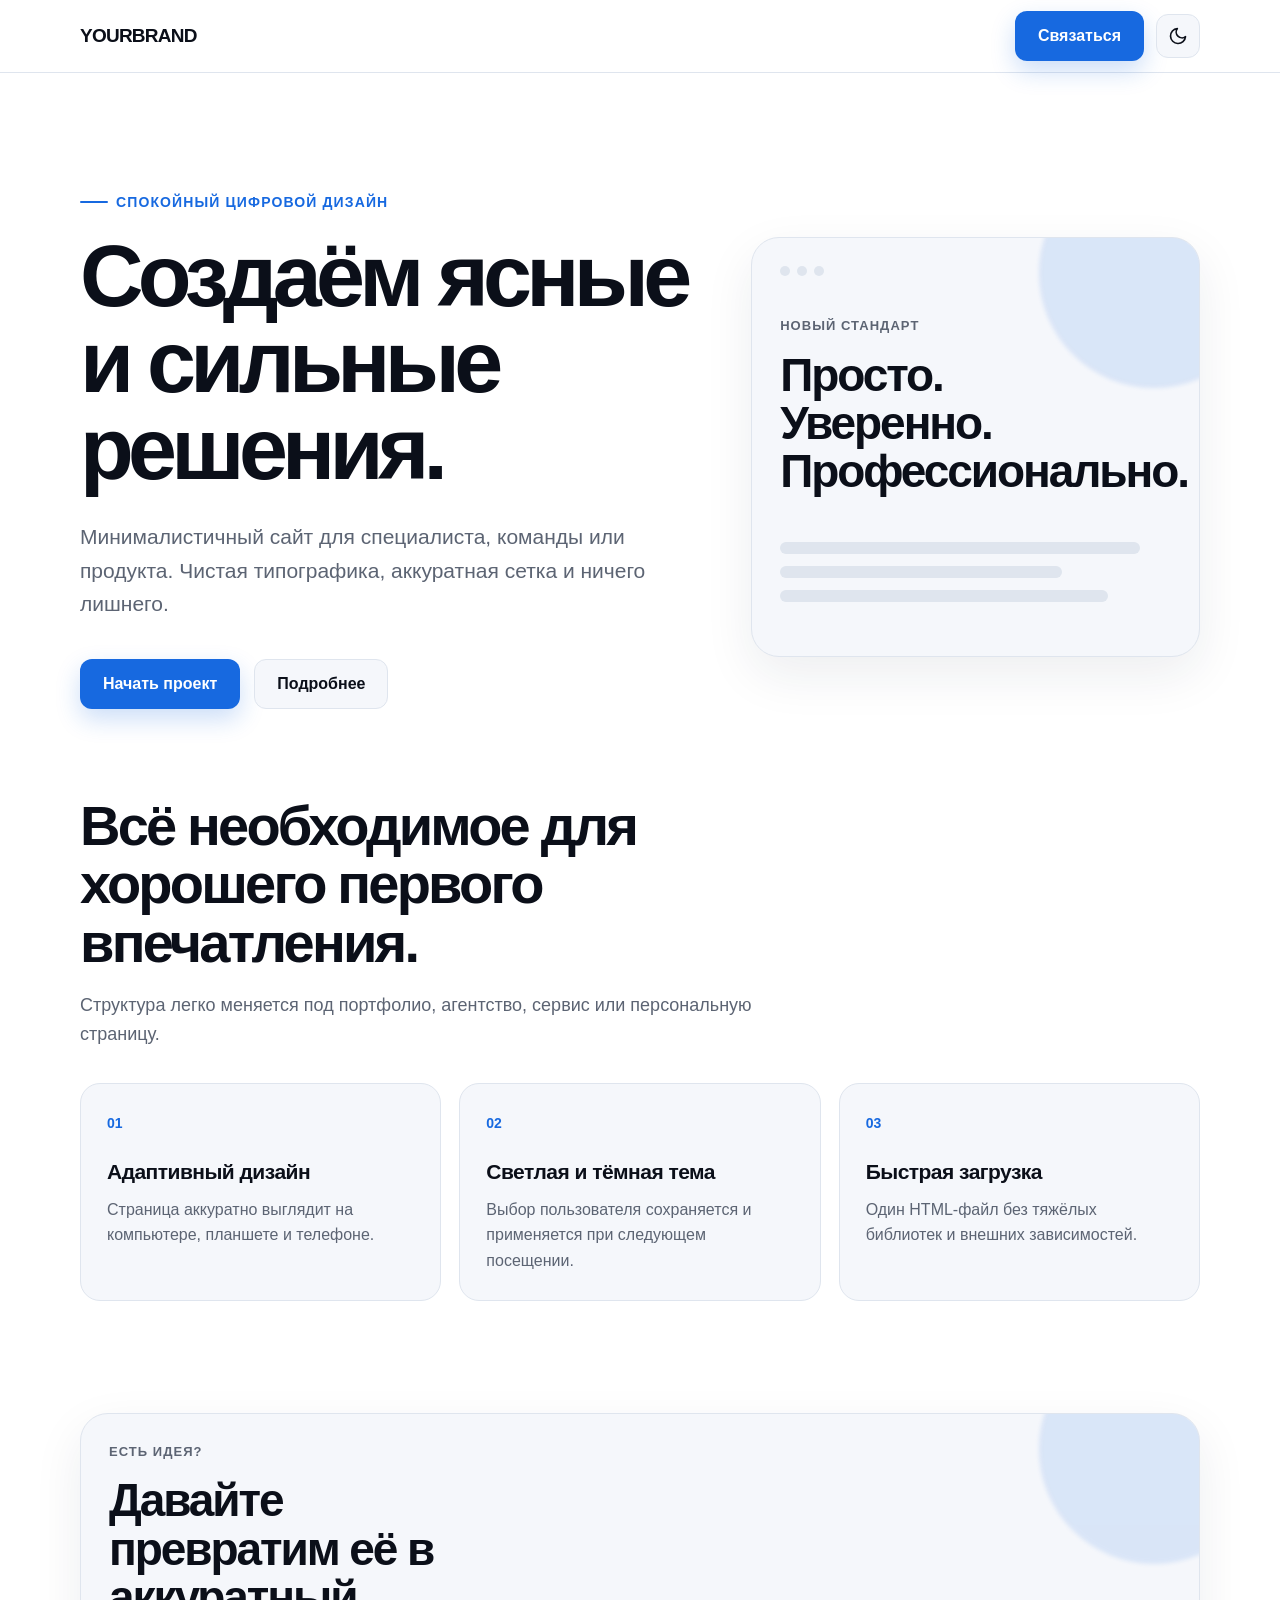
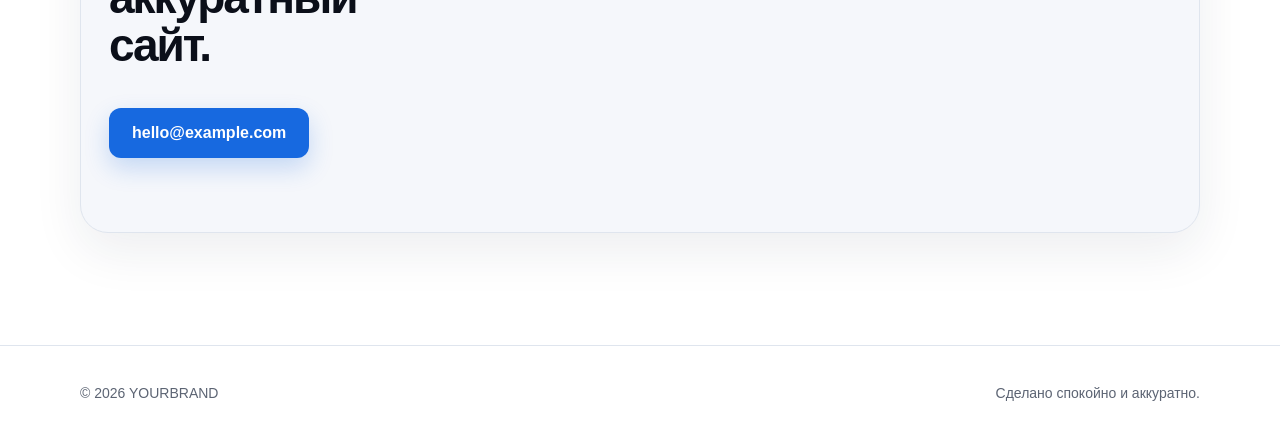
==== index.html @ 53b612ed "Create index.html" ====
<!DOCTYPE html>
<html lang="ru">
<head>
  <meta charset="UTF-8" />
  <meta name="viewport" content="width=device-width, initial-scale=1.0" />
  <meta
    name="description"
    content="Современный профессиональный сайт с поддержкой светлой и тёмной темы."
  />

  <title>Ваш бренд — современный сайт</title>

  <style>
    :root {
      color-scheme: light;
      --bg: #ffffff;
      --surface: #f5f7fb;
      --surface-hover: #edf2f8;
      --text: #0b0f19;
      --muted: #5c6473;
      --border: #dfe5ee;
      --primary: #1769e0;
      --primary-hover: #0f57bf;
      --primary-text: #ffffff;
      --shadow: 0 18px 50px rgba(20, 35, 60, 0.08);
      --header-bg: rgba(255, 255, 255, 0.82);
    }

    [data-theme="dark"] {
      color-scheme: dark;
      --bg: #0b0e14;
      --surface: #121722;
      --surface-hover: #18202e;
      --text: #f4f7fb;
      --muted: #a4adbb;
      --border: #273142;
      --primary: #3b82f6;
      --primary-hover: #60a5fa;
      --primary-text: #ffffff;
      --shadow: 0 18px 50px rgba(0, 0, 0, 0.32);
      --header-bg: rgba(11, 14, 20, 0.82);
    }

    * {
      box-sizing: border-box;
    }

    html {
      scroll-behavior: smooth;
    }

    body {
      margin: 0;
      min-height: 100vh;
      background: var(--bg);
      color: var(--text);
      font-family:
        Inter,
        Roboto,
        -apple-system,
        BlinkMacSystemFont,
        "SF Pro Display",
        "Segoe UI",
        sans-serif;
      line-height: 1.6;
      transition:
        background-color 0.25s ease,
        color 0.25s ease;
    }

    button,
    a {
      font: inherit;
    }

    a {
      color: inherit;
      text-decoration: none;
    }

    .container {
      width: min(1120px, calc(100% - 40px));
      margin: 0 auto;
    }

    .site-header {
      position: sticky;
      top: 0;
      z-index: 10;
      border-bottom: 1px solid var(--border);
      background: var(--header-bg);
      backdrop-filter: blur(16px);
    }

    .nav {
      min-height: 72px;
      display: flex;
      align-items: center;
      justify-content: space-between;
      gap: 24px;
    }

    .logo {
      font-size: 19px;
      font-weight: 800;
      letter-spacing: -0.04em;
    }

    .nav-actions {
      display: flex;
      align-items: center;
      gap: 12px;
    }

    .theme-toggle {
      width: 44px;
      height: 44px;
      display: inline-grid;
      place-items: center;
      border: 1px solid var(--border);
      border-radius: 12px;
      background: var(--surface);
      color: var(--text);
      cursor: pointer;
      transition:
        transform 0.2s ease,
        background-color 0.2s ease,
        border-color 0.2s ease;
    }

    .theme-toggle:hover {
      background: var(--surface-hover);
      transform: translateY(-1px);
    }

    .theme-toggle:focus-visible,
    .button:focus-visible {
      outline: 3px solid rgba(23, 105, 224, 0.28);
      outline-offset: 3px;
    }

    .theme-icon {
      width: 20px;
      height: 20px;
    }

    .hero {
      padding: 112px 0 88px;
    }

    .hero-grid {
      display: grid;
      grid-template-columns: minmax(0, 1.15fr) minmax(300px, 0.85fr);
      align-items: center;
      gap: 64px;
    }

    .eyebrow {
      display: inline-flex;
      align-items: center;
      gap: 8px;
      margin-bottom: 20px;
      color: var(--primary);
      font-size: 14px;
      font-weight: 750;
      letter-spacing: 0.08em;
      text-transform: uppercase;
    }

    .eyebrow::before {
      content: "";
      width: 28px;
      height: 2px;
      border-radius: 99px;
      background: var(--primary);
    }

    h1 {
      max-width: 820px;
      margin: 0;
      font-size: clamp(48px, 7vw, 88px);
      line-height: 0.98;
      letter-spacing: -0.065em;
      font-weight: 850;
    }

    .hero-text {
      max-width: 680px;
      margin: 28px 0 0;
      color: var(--muted);
      font-size: clamp(18px, 2vw, 21px);
    }

    .hero-actions {
      display: flex;
      flex-wrap: wrap;
      gap: 14px;
      margin-top: 38px;
    }

    .button {
      min-height: 50px;
      display: inline-flex;
      align-items: center;
      justify-content: center;
      padding: 0 22px;
      border: 1px solid transparent;
      border-radius: 12px;
      font-weight: 750;
      cursor: pointer;
      transition:
        transform 0.2s ease,
        background-color 0.2s ease,
        border-color 0.2s ease;
    }

    .button:hover {
      transform: translateY(-2px);
    }

    .button-primary {
      background: var(--primary);
      color: var(--primary-text);
      box-shadow: 0 10px 24px rgba(23, 105, 224, 0.22);
    }

    .button-primary:hover {
      background: var(--primary-hover);
    }

    .button-secondary {
      border-color: var(--border);
      background: var(--surface);
      color: var(--text);
    }

    .button-secondary:hover {
      background: var(--surface-hover);
    }

    .preview-card {
      position: relative;
      min-height: 420px;
      overflow: hidden;
      padding: 28px;
      border: 1px solid var(--border);
      border-radius: 28px;
      background: var(--surface);
      box-shadow: var(--shadow);
    }

    .preview-card::before {
      content: "";
      position: absolute;
      width: 230px;
      height: 230px;
      top: -80px;
      right: -70px;
      border-radius: 50%;
      background: var(--primary);
      opacity: 0.12;
      filter: blur(2px);
    }

    .window-bar {
      display: flex;
      gap: 7px;
      margin-bottom: 40px;
    }

    .window-dot {
      width: 10px;
      height: 10px;
      border-radius: 50%;
      background: var(--border);
    }

    .preview-label {
      color: var(--muted);
      font-size: 13px;
      font-weight: 700;
      letter-spacing: 0.08em;
      text-transform: uppercase;
    }

    .preview-title {
      max-width: 330px;
      margin: 14px 0 0;
      font-size: clamp(30px, 4vw, 46px);
      line-height: 1.05;
      letter-spacing: -0.045em;
    }

    .preview-lines {
      display: grid;
      gap: 12px;
      margin-top: 46px;
    }

    .line {
      height: 12px;
      border-radius: 99px;
      background: var(--border);
    }

    .line:nth-child(1) {
      width: 92%;
    }

    .line:nth-child(2) {
      width: 72%;
    }

    .line:nth-child(3) {
      width: 84%;
    }

    .features {
      padding: 0 0 112px;
    }

    .section-heading {
      max-width: 700px;
      margin-bottom: 34px;
    }

    .section-heading h2 {
      margin: 0;
      font-size: clamp(34px, 5vw, 56px);
      line-height: 1.05;
      letter-spacing: -0.05em;
    }

    .section-heading p {
      margin: 18px 0 0;
      color: var(--muted);
      font-size: 18px;
    }

    .feature-grid {
      display: grid;
      grid-template-columns: repeat(3, minmax(0, 1fr));
      gap: 18px;
    }

    .feature-card {
      padding: 26px;
      border: 1px solid var(--border);
      border-radius: 20px;
      background: var(--surface);
      transition:
        transform 0.2s ease,
        border-color 0.2s ease,
        background-color 0.2s ease;
    }

    .feature-card:hover {
      transform: translateY(-4px);
      border-color: var(--primary);
      background: var(--surface-hover);
    }

    .feature-number {
      color: var(--primary);
      font-size: 14px;
      font-weight: 800;
    }

    .feature-card h3 {
      margin: 20px 0 8px;
      font-size: 21px;
      letter-spacing: -0.025em;
    }

    .feature-card p {
      margin: 0;
      color: var(--muted);
    }

    .site-footer {
      border-top: 1px solid var(--border);
    }

    .footer-content {
      min-height: 96px;
      display: flex;
      align-items: center;
      justify-content: space-between;
      gap: 24px;
      color: var(--muted);
      font-size: 14px;
    }

    @media (max-width: 820px) {
      .hero {
        padding-top: 80px;
      }

      .hero-grid {
        grid-template-columns: 1fr;
        gap: 46px;
      }

      .preview-card {
        min-height: 340px;
      }

      .feature-grid {
        grid-template-columns: 1fr;
      }
    }

    @media (max-width: 560px) {
      .container {
        width: min(100% - 28px, 1120px);
      }

      .nav {
        min-height: 64px;
      }

      .hero {
        padding: 64px 0 72px;
      }

      h1 {
        font-size: clamp(44px, 15vw, 66px);
      }

      .hero-actions {
        flex-direction: column;
      }

      .button {
        width: 100%;
      }

      .footer-content {
        min-height: 110px;
        flex-direction: column;
        align-items: flex-start;
        justify-content: center;
        gap: 4px;
      }
    }

    @media (prefers-reduced-motion: reduce) {
      *,
      *::before,
      *::after {
        scroll-behavior: auto !important;
        transition: none !important;
      }
    }
  </style>

  <script>
    (() => {
      const savedTheme = localStorage.getItem("theme");
      const systemPrefersDark = window.matchMedia(
        "(prefers-color-scheme: dark)"
      ).matches;

      const initialTheme =
        savedTheme === "dark" || savedTheme === "light"
          ? savedTheme
          : systemPrefersDark
            ? "dark"
            : "light";

      document.documentElement.dataset.theme = initialTheme;
    })();
  </script>
</head>

<body>
  <header class="site-header">
    <div class="container nav">
      <a class="logo" href="#" aria-label="На главную">YOURBRAND</a>

      <div class="nav-actions">
        <a class="button button-primary" href="#contact">Связаться</a>

        <button
          class="theme-toggle"
          id="themeToggle"
          type="button"
          aria-label="Включить тёмную тему"
          title="Сменить тему"
        >
          <svg
            class="theme-icon"
            id="themeIcon"
            viewBox="0 0 24 24"
            fill="none"
            stroke="currentColor"
            stroke-width="2"
            stroke-linecap="round"
            stroke-linejoin="round"
            aria-hidden="true"
          ></svg>
        </button>
      </div>
    </div>
  </header>

  <main>
    <section class="hero">
      <div class="container hero-grid">
        <div>
          <div class="eyebrow">Спокойный цифровой дизайн</div>

          <h1>Создаём ясные и сильные решения.</h1>

          <p class="hero-text">
            Минималистичный сайт для специалиста, команды или продукта.
            Чистая типографика, аккуратная сетка и ничего лишнего.
          </p>

          <div class="hero-actions">
            <a class="button button-primary" href="#contact">
              Начать проект
            </a>
            <a class="button button-secondary" href="#services">
              Подробнее
            </a>
          </div>
        </div>

        <aside class="preview-card" aria-label="Пример интерфейса">
          <div class="window-bar" aria-hidden="true">
            <span class="window-dot"></span>
            <span class="window-dot"></span>
            <span class="window-dot"></span>
          </div>

          <div class="preview-label">Новый стандарт</div>
          <h2 class="preview-title">Просто. Уверенно. Профессионально.</h2>

          <div class="preview-lines" aria-hidden="true">
            <div class="line"></div>
            <div class="line"></div>
            <div class="line"></div>
          </div>
        </aside>
      </div>
    </section>

    <section class="features" id="services">
      <div class="container">
        <div class="section-heading">
          <h2>Всё необходимое для хорошего первого впечатления.</h2>
          <p>
            Структура легко меняется под портфолио, агентство, сервис или
            персональную страницу.
          </p>
        </div>

        <div class="feature-grid">
          <article class="feature-card">
            <span class="feature-number">01</span>
            <h3>Адаптивный дизайн</h3>
            <p>
              Страница аккуратно выглядит на компьютере, планшете и телефоне.
            </p>
          </article>

          <article class="feature-card">
            <span class="feature-number">02</span>
            <h3>Светлая и тёмная тема</h3>
            <p>
              Выбор пользователя сохраняется и применяется при следующем
              посещении.
            </p>
          </article>

          <article class="feature-card">
            <span class="feature-number">03</span>
            <h3>Быстрая загрузка</h3>
            <p>
              Один HTML-файл без тяжёлых библиотек и внешних зависимостей.
            </p>
          </article>
        </div>
      </div>
    </section>

    <section class="features" id="contact">
      <div class="container">
        <div class="preview-card">
          <div class="preview-label">Есть идея?</div>
          <h2 class="preview-title">Давайте превратим её в аккуратный сайт.</h2>

          <div class="hero-actions">
            <a class="button button-primary" href="mailto:hello@example.com">
              hello@example.com
            </a>
          </div>
        </div>
      </div>
    </section>
  </main>

  <footer class="site-footer">
    <div class="container footer-content">
      <span>© <span id="year"></span> YOURBRAND</span>
      <span>Сделано спокойно и аккуратно.</span>
    </div>
  </footer>

  <script>
    const root = document.documentElement;
    const toggle = document.getElementById("themeToggle");
    const icon = document.getElementById("themeIcon");
    const year = document.getElementById("year");

    const icons = {
      sun: `
        <circle cx="12" cy="12" r="4"></circle>
        <path d="M12 2v2"></path>
        <path d="M12 20v2"></path>
        <path d="m4.93 4.93 1.42 1.42"></path>
        <path d="m17.66 17.66 1.41 1.41"></path>
        <path d="M2 12h2"></path>
        <path d="M20 12h2"></path>
        <path d="m6.34 17.66-1.41 1.41"></path>
        <path d="m19.07 4.93-1.41 1.42"></path>
      `,
      moon: `
        <path d="M21 12.79A9 9 0 1 1 11.21 3
          7 7 0 0 0 21 12.79z"></path>
      `
    };

    function updateThemeButton() {
      const isDark = root.dataset.theme === "dark";

      icon.innerHTML = isDark ? icons.sun : icons.moon;
      toggle.setAttribute(
        "aria-label",
        isDark ? "Включить светлую тему" : "Включить тёмную тему"
      );
    }

    toggle.addEventListener("click", () => {
      const nextTheme =
        root.dataset.theme === "dark" ? "light" : "dark";

      root.dataset.theme = nextTheme;
      localStorage.setItem("theme", nextTheme);
      updateThemeButton();
    });

    year.textContent = new Date().getFullYear();
    updateThemeButton();
  </script>
</body>
</html>
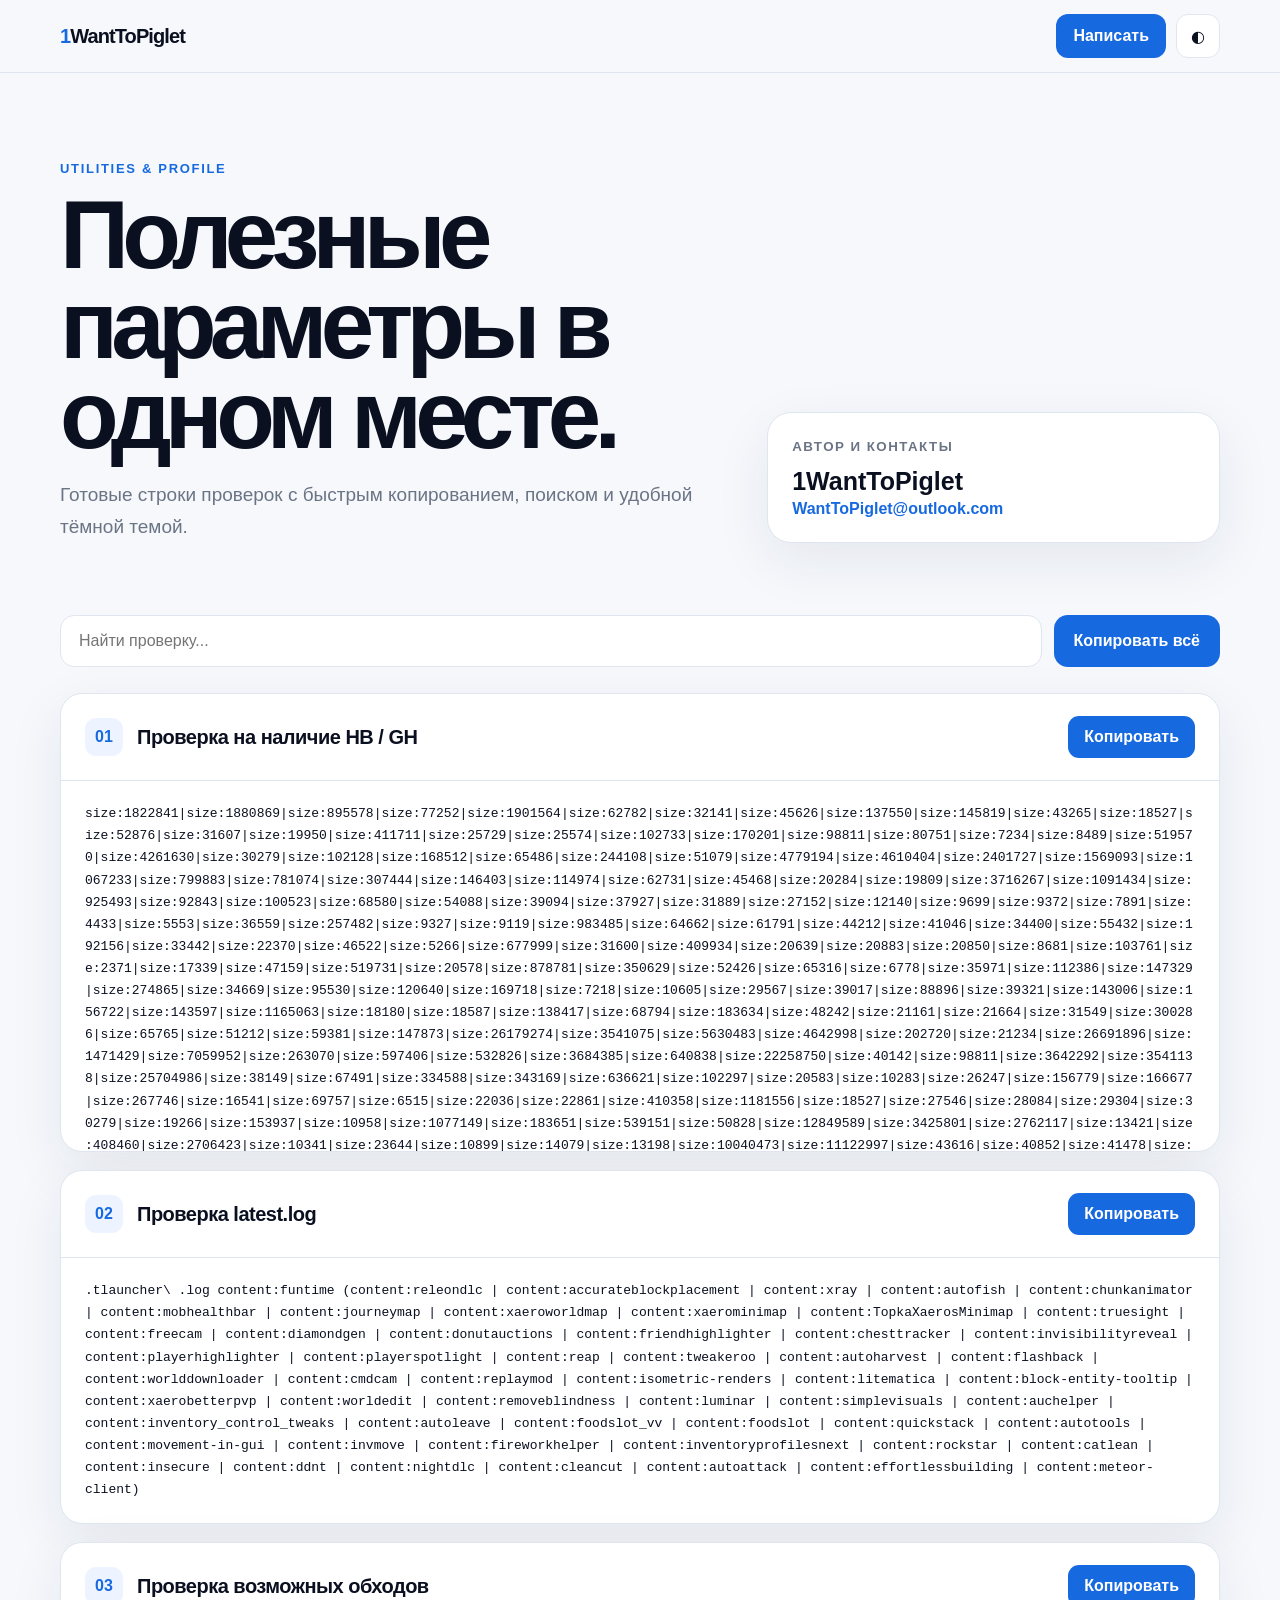
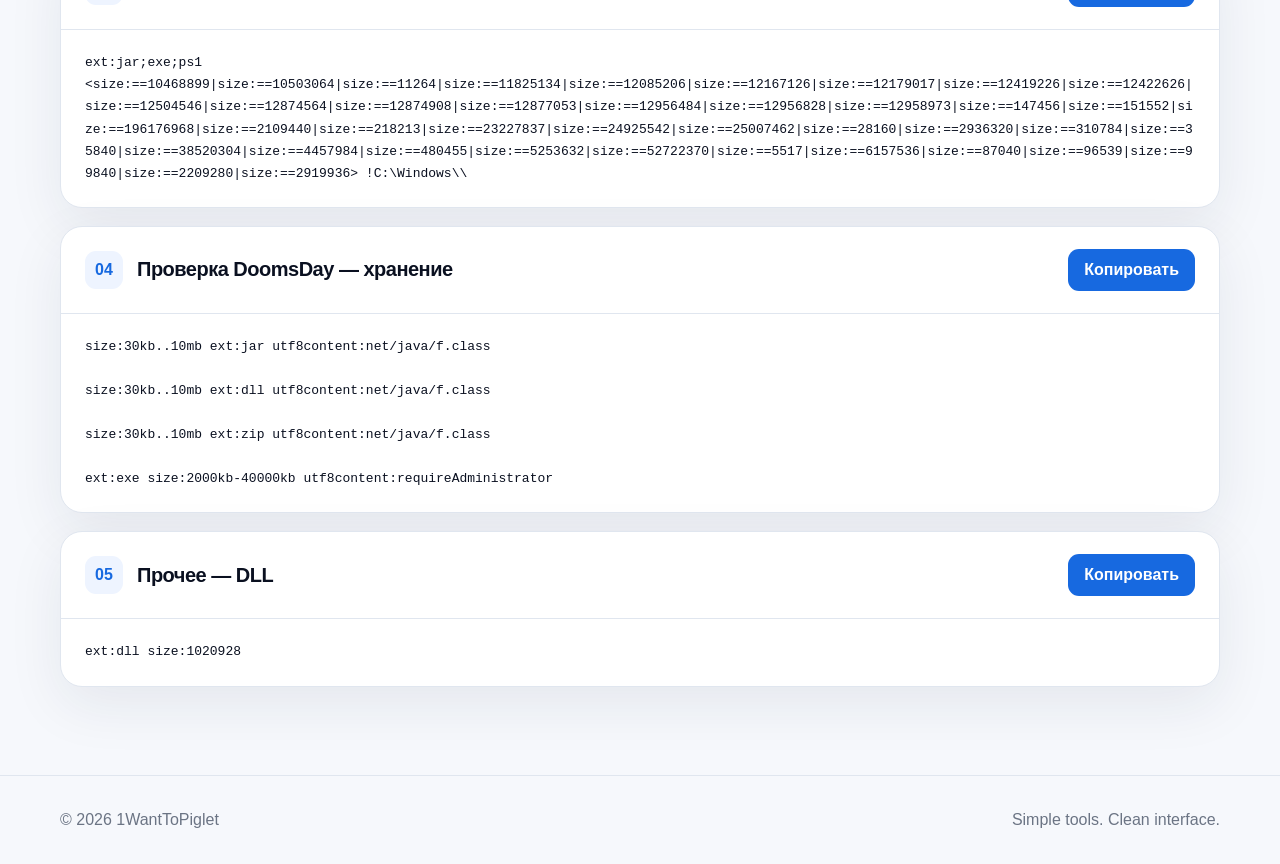
==== commit 1319b074: "Update index.html" ====
--- a/index.html
+++ b/index.html
@@ -1,658 +1,79 @@
-<!DOCTYPE html>
+<!doctype html>
 <html lang="ru">
 <head>
-  <meta charset="UTF-8" />
-  <meta name="viewport" content="width=device-width, initial-scale=1.0" />
-  <meta
-    name="description"
-    content="Современный профессиональный сайт с поддержкой светлой и тёмной темы."
-  />
+<meta charset="utf-8">
+<meta name="viewport" content="width=device-width,initial-scale=1">
+<meta name="description" content="1WantToPiglet — полезные утилиты и готовые параметры.">
+<title>1WantToPiglet — Utilities</title>
+<style>
+:root{--bg:#f6f8fc;--panel:#fff;--text:#0a1020;--muted:#6b7484;--line:#e0e6ef;--blue:#1769e0;--blue2:#0f57bf;--soft:#eef4ff;--shadow:0 18px 55px rgba(24,39,69,.08);--head:rgba(246,248,252,.84)}
+[data-theme=dark]{--bg:#090d14;--panel:#111722;--text:#f5f7fb;--muted:#9ba7b9;--line:#263044;--blue:#4388f7;--blue2:#67a0fa;--soft:#17243a;--shadow:0 18px 55px rgba(0,0,0,.3);--head:rgba(9,13,20,.84)}
+*{box-sizing:border-box}html{scroll-behavior:smooth}body{margin:0;background:var(--bg);color:var(--text);font-family:Inter,Roboto,-apple-system,BlinkMacSystemFont,"SF Pro Display","Segoe UI",sans-serif;transition:.25s}button,input{font:inherit}a{color:inherit;text-decoration:none}.container{width:min(1160px,calc(100% - 30px));margin:auto}
+header{position:sticky;top:0;z-index:20;background:var(--head);border-bottom:1px solid var(--line);backdrop-filter:blur(18px)}.nav{min-height:72px;display:flex;justify-content:space-between;align-items:center;gap:16px}.brand{font-size:20px;font-weight:900;letter-spacing:-.045em}.brand b{color:var(--blue)}.actions{display:flex;gap:10px}.mail,.theme{height:44px;border-radius:12px;display:inline-flex;align-items:center;justify-content:center}.mail{padding:0 17px;background:var(--blue);color:#fff;font-weight:800}.theme{width:44px;border:1px solid var(--line);background:var(--panel);color:var(--text);cursor:pointer}
+.hero{padding:88px 0 46px}.hero-grid{display:grid;grid-template-columns:1.2fr .8fr;gap:28px;align-items:end}.kicker{color:var(--blue);font-size:13px;font-weight:900;letter-spacing:.13em;text-transform:uppercase}h1{margin:14px 0 18px;font-size:clamp(52px,8vw,96px);line-height:.94;letter-spacing:-.07em}.lead{max-width:720px;margin:0;color:var(--muted);font-size:19px;line-height:1.7}.profile{padding:24px;border:1px solid var(--line);border-radius:24px;background:var(--panel);box-shadow:var(--shadow)}.profile small{color:var(--muted);font-weight:800;text-transform:uppercase;letter-spacing:.11em}.profile strong{display:block;margin:12px 0 4px;font-size:25px}.profile a{color:var(--blue);font-weight:750}
+.toolbar{display:flex;gap:12px;padding:26px 0}.search{width:100%;height:52px;padding:0 18px;border:1px solid var(--line);border-radius:14px;background:var(--panel);color:var(--text);outline:none}.search:focus{border-color:var(--blue);box-shadow:0 0 0 4px rgba(23,105,224,.12)}.all{height:52px;padding:0 20px;border:0;border-radius:14px;background:var(--blue);color:white;font-weight:850;white-space:nowrap;cursor:pointer}
+.cards{display:grid;gap:18px;padding-bottom:88px}.card{overflow:hidden;border:1px solid var(--line);border-radius:22px;background:var(--panel);box-shadow:var(--shadow)}.card-head{display:flex;align-items:center;justify-content:space-between;gap:18px;padding:22px 24px;border-bottom:1px solid var(--line)}.card-head>div{display:flex;align-items:center;gap:14px}.num{display:grid;place-items:center;width:38px;height:38px;border-radius:11px;background:var(--soft);color:var(--blue);font-weight:900}h2{margin:0;font-size:20px;letter-spacing:-.025em}.copy{height:42px;padding:0 16px;border:0;border-radius:11px;background:var(--blue);color:white;font-weight:800;cursor:pointer}.copy:hover,.all:hover,.mail:hover{background:var(--blue2)}pre{margin:0;padding:22px 24px;max-height:370px;overflow:auto;white-space:pre-wrap;overflow-wrap:anywhere;font:13px/1.7 "SFMono-Regular",Consolas,monospace}.hidden{display:none}
+footer{border-top:1px solid var(--line);color:var(--muted)}.foot{min-height:88px;display:flex;justify-content:space-between;align-items:center;gap:18px}.toast{position:fixed;right:20px;bottom:20px;padding:13px 16px;border-radius:12px;background:var(--text);color:var(--bg);font-weight:800;opacity:0;transform:translateY(10px);transition:.2s;pointer-events:none}.toast.show{opacity:1;transform:none}
+@media(max-width:820px){.hero-grid{grid-template-columns:1fr}}@media(max-width:600px){.mail{display:none}.toolbar{flex-direction:column}.all{width:100%}.card-head{align-items:flex-start}h1{font-size:54px}.foot{flex-direction:column;align-items:flex-start;justify-content:center}}
+</style>
+<script>(()=>{const s=localStorage.getItem("theme"),d=matchMedia("(prefers-color-scheme:dark)").matches;document.documentElement.dataset.theme=s||(d?"dark":"light")})()</script>
+</head>
+<body>
+<header><div class="container nav"><a class="brand" href="#"><b>1</b>WantToPiglet</a><div class="actions"><a class="mail" href="mailto:WantToPiglet@outlook.com">Написать</a><button class="theme" id="theme">◐</button></div></div></header>
+<main>
+<section class="hero"><div class="container hero-grid"><div><div class="kicker">Utilities & profile</div><h1>Полезные параметры в одном месте.</h1><p class="lead">Готовые строки проверок с быстрым копированием, поиском и удобной тёмной темой.</p></div><aside class="profile"><small>Автор и контакты</small><strong>1WantToPiglet</strong><a href="mailto:WantToPiglet@outlook.com">WantToPiglet@outlook.com</a></aside></div></section>
+<section class="container"><div class="toolbar"><input class="search" id="search" type="search" placeholder="Найти проверку..."><button class="all" id="copyAll">Копировать всё</button></div><div class="cards"><article class="card" data-search="проверка на наличие hb / gh">
+      <div class="card-head">
+        <div><span class="num">01</span><h2>Проверка на наличие HB / GH</h2></div>
+        <button class="copy" data-target="code-1">Копировать</button>
+      </div>
+      <pre id="code-1"><code>size:1822841|size:1880869|size:895578|size:77252|size:1901564|size:62782|size:32141|size:45626|size:137550|size:145819|size:43265|size:18527|size:52876|size:31607|size:19950|size:411711|size:25729|size:25574|size:102733|size:170201|size:98811|size:80751|size:7234|size:8489|size:519570|size:4261630|size:30279|size:102128|size:168512|size:65486|size:244108|size:51079|size:4779194|size:4610404|size:2401727|size:1569093|size:1067233|size:799883|size:781074|size:307444|size:146403|size:114974|size:62731|size:45468|size:20284|size:19809|size:3716267|size:1091434|size:925493|size:92843|size:100523|size:68580|size:54088|size:39094|size:37927|size:31889|size:27152|size:12140|size:9699|size:9372|size:7891|size:4433|size:5553|size:36559|size:257482|size:9327|size:9119|size:983485|size:64662|size:61791|size:44212|size:41046|size:34400|size:55432|size:192156|size:33442|size:22370|size:46522|size:5266|size:677999|size:31600|size:409934|size:20639|size:20883|size:20850|size:8681|size:103761|size:2371|size:17339|size:47159|size:519731|size:20578|size:878781|size:350629|size:52426|size:65316|size:6778|size:35971|size:112386|size:147329|size:274865|size:34669|size:95530|size:120640|size:169718|size:7218|size:10605|size:29567|size:39017|size:88896|size:39321|size:143006|size:156722|size:143597|size:1165063|size:18180|size:18587|size:138417|size:68794|size:183634|size:48242|size:21161|size:21664|size:31549|size:300286|size:65765|size:51212|size:59381|size:147873|size:26179274|size:3541075|size:5630483|size:4642998|size:202720|size:21234|size:26691896|size:1471429|size:7059952|size:263070|size:597406|size:532826|size:3684385|size:640838|size:22258750|size:40142|size:98811|size:3642292|size:3541138|size:25704986|size:38149|size:67491|size:334588|size:343169|size:636621|size:102297|size:20583|size:10283|size:26247|size:156779|size:166677|size:267746|size:16541|size:69757|size:6515|size:22036|size:22861|size:410358|size:1181556|size:18527|size:27546|size:28084|size:29304|size:30279|size:19266|size:153937|size:10958|size:1077149|size:183651|size:539151|size:50828|size:12849589|size:3425801|size:2762117|size:13421|size:408460|size:2706423|size:10341|size:23644|size:10899|size:14079|size:13198|size:10040473|size:11122997|size:43616|size:40852|size:41478|size:1883641|size:904479|size:71800|size:409882|size:409934|size:410358|size:6689538|size:4872|size:9908|size:2695432|size:3113569|size:1312804|size:5633|size:2951|size:8377|size:96987|size:26597|size:2820004|size:1199558|size:6673888|size:11554|size:15539388|size:41479|size:4848952|size:2731126|size:3884125|size:3884125|size:2747806|size:28674|size:549882|size:8399|size:100799|size:6165|size:331348|size:976207|size:1053919|size:1093553|size:561414|size:725218|size:9834|size:969043|size:96869|size:19421|size:1433832|size:36936|size:33154|size:88896|size:10074|size:636621|size:487544|size:30514|size:56798|size:37038|size:27809|size:257482|size:95121|size:10724|size:11020|size:10711|size:7037|size:11054299|size:6377588|size:152013|size:126235|size:52426|size:7007|size:5066|size:5094|size:244108|size:300286|size:62731|size:146403|size:307444|size:19809|size:102297|size:274865|size:17339|size:45468|size:925493|size:124102|size:519731|size:4610404|size:4779194|size:799883|size:20639|size:7059952|size:59381|size:68580|size:20284|size:42058|size:19950|size:20850|size:51079|size:54088|size:878781|size:137550|size:145819|size:983485|size:5630483|size:9327|size:9119|size:10283|size:98811|size:35993|size:895578|size:25969|size:556494|size:1091434|size:597406|size:986825|size:987636|size:25729|size:25574|size:102243|size:102128|size:102733|size:104687|size:4261630|size:1901564|size:190014|size:103761|size:350629|size:1444714|size:36672|size:153937|size:4433|size:12140|size:7234|size:80751|size:31607|size:20883|size:334588|size:39094|size:39017|size:8489|size:6753|size:25110|size:52876|size:47159|size:411711|size:46522|size:39321|size:677999|size:192156|size:21234|size:3716267|size:7891|size:143600|size:156779|size:166677|size:267746|size:94601|size:65486|size:183634|size:22036|size:31600|size:147329|size:44212|size:27152|size:37927|size:61791|size:62782|size:16541|size:31889|size:1569093|size:69757|size:66068|size:151762|size:40142|size:43265|size:5266|size:6515|size:19514|size:22861|size:1181556|size:9372|size:18180|size:18527|size:22370|size:22944|size:27546|size:28084|size:29304|size:33442|size:34669|size:30279|size:31549|size:51212|size:25704986|size:25858901|size:25930112|size:26179274|size:3541075|size:4642998|size:34400|size:41046|size:55432|size:1067233|size:2401727|size:781074|size:32141|size:45626|size:77252|size:2371|size:100523|size:1165063|size:9699|size:10626|size:168512|size:170201|size:169718|size:1822841|size:1880869|size:35971|size:519570|size:112386|size:114974|size:36559|size:38105558|size:8681|size:7803|size:105623|size:101297|size:66659|size:72334|size:977754|size:969523|size:20258|size:14416|size:15054|size:18561|size:106351|size:409616|size:41873|size:4650|size:14658|size:6694|size:13220|size:16741|size:40758|size:4447|size:31223067|size:38729700|size:37958312|size:11985713|size:4019|size:13140|size:7588414|size:12599|size:14478|size:343169|size:466866|size:5676|size:15158|size:990635|size:349439|size:77476|size:17811|size:13560|size:13583|size:96405|size:6770|size:28904|size:53610|size:1024263|size:1657044|size:327636|size:56459|size:11554|size:263070|size:87598|size:191274|size:6363|size:3357|size:379967|size:17357|size:12376|size:990635|size:8206349|size:41215955|size:41244619|size:41215501|size:41285921|size:41280575|size:45078792|size:45107091|size:45071715|size:31129345|size:25800561|size:2460142|size:6243481|size:120236587|size:7602202|size:1608111|size:68415771|size:119591|size:5094126 *.jar</code></pre>
+    </article>
+<article class="card" data-search="проверка latest.log">
+      <div class="card-head">
+        <div><span class="num">02</span><h2>Проверка latest.log</h2></div>
+        <button class="copy" data-target="code-2">Копировать</button>
+      </div>
+      <pre id="code-2"><code>.tlauncher\ .log content:funtime (content:releondlc | content:accurateblockplacement | content:xray | content:autofish | content:chunkanimator | content:mobhealthbar | content:journeymap | content:xaeroworldmap | content:xaerominimap | content:TopkaXaerosMinimap | content:truesight | content:freecam | content:diamondgen | content:donutauctions | content:friendhighlighter | content:chesttracker | content:invisibilityreveal | content:playerhighlighter | content:playerspotlight | content:reap | content:tweakeroo | content:autoharvest | content:flashback | content:worlddownloader | content:cmdcam | content:replaymod | content:isometric-renders | content:litematica | content:block-entity-tooltip | content:xaerobetterpvp | content:worldedit | content:removeblindness | content:luminar | content:simplevisuals | content:auchelper | content:inventory_control_tweaks | content:autoleave | content:foodslot_vv | content:foodslot | content:quickstack | content:autotools | content:movement-in-gui | content:invmove | content:fireworkhelper | content:inventoryprofilesnext | content:rockstar | content:catlean | content:insecure | content:ddnt | content:nightdlc | content:cleancut | content:autoattack | content:effortlessbuilding | content:meteor-client)</code></pre>
+    </article>
+<article class="card" data-search="проверка возможных обходов">
+      <div class="card-head">
+        <div><span class="num">03</span><h2>Проверка возможных обходов</h2></div>
+        <button class="copy" data-target="code-3">Копировать</button>
+      </div>
+      <pre id="code-3"><code>ext:jar;exe;ps1 &lt;size:==10468899|size:==10503064|size:==11264|size:==11825134|size:==12085206|size:==12167126|size:==12179017|size:==12419226|size:==12422626|size:==12504546|size:==12874564|size:==12874908|size:==12877053|size:==12956484|size:==12956828|size:==12958973|size:==147456|size:==151552|size:==196176968|size:==2109440|size:==218213|size:==23227837|size:==24925542|size:==25007462|size:==28160|size:==2936320|size:==310784|size:==35840|size:==38520304|size:==4457984|size:==480455|size:==5253632|size:==52722370|size:==5517|size:==6157536|size:==87040|size:==96539|size:==99840|size:==2209280|size:==2919936&gt; !C:\Windows\\</code></pre>
+    </article>
+<article class="card" data-search="проверка doomsday — хранение">
+      <div class="card-head">
+        <div><span class="num">04</span><h2>Проверка DoomsDay — хранение</h2></div>
+        <button class="copy" data-target="code-4">Копировать</button>
+      </div>
+      <pre id="code-4"><code>size:30kb..10mb ext:jar utf8content:net/java/f.class
 
-  <title>Ваш бренд — современный сайт</title>
+size:30kb..10mb ext:dll utf8content:net/java/f.class
 
-  <style>
-    :root {
-      color-scheme: light;
-      --bg: #ffffff;
-      --surface: #f5f7fb;
-      --surface-hover: #edf2f8;
-      --text: #0b0f19;
-      --muted: #5c6473;
-      --border: #dfe5ee;
-      --primary: #1769e0;
-      --primary-hover: #0f57bf;
-      --primary-text: #ffffff;
-      --shadow: 0 18px 50px rgba(20, 35, 60, 0.08);
-      --header-bg: rgba(255, 255, 255, 0.82);
-    }
+size:30kb..10mb ext:zip utf8content:net/java/f.class
 
-    [data-theme="dark"] {
-      color-scheme: dark;
-      --bg: #0b0e14;
-      --surface: #121722;
-      --surface-hover: #18202e;
-      --text: #f4f7fb;
-      --muted: #a4adbb;
-      --border: #273142;
-      --primary: #3b82f6;
-      --primary-hover: #60a5fa;
-      --primary-text: #ffffff;
-      --shadow: 0 18px 50px rgba(0, 0, 0, 0.32);
-      --header-bg: rgba(11, 14, 20, 0.82);
-    }
-
-    * {
-      box-sizing: border-box;
-    }
-
-    html {
-      scroll-behavior: smooth;
-    }
-
-    body {
-      margin: 0;
-      min-height: 100vh;
-      background: var(--bg);
-      color: var(--text);
-      font-family:
-        Inter,
-        Roboto,
-        -apple-system,
-        BlinkMacSystemFont,
-        "SF Pro Display",
-        "Segoe UI",
-        sans-serif;
-      line-height: 1.6;
-      transition:
-        background-color 0.25s ease,
-        color 0.25s ease;
-    }
-
-    button,
-    a {
-      font: inherit;
-    }
-
-    a {
-      color: inherit;
-      text-decoration: none;
-    }
-
-    .container {
-      width: min(1120px, calc(100% - 40px));
-      margin: 0 auto;
-    }
-
-    .site-header {
-      position: sticky;
-      top: 0;
-      z-index: 10;
-      border-bottom: 1px solid var(--border);
-      background: var(--header-bg);
-      backdrop-filter: blur(16px);
-    }
-
-    .nav {
-      min-height: 72px;
-      display: flex;
-      align-items: center;
-      justify-content: space-between;
-      gap: 24px;
-    }
-
-    .logo {
-      font-size: 19px;
-      font-weight: 800;
-      letter-spacing: -0.04em;
-    }
-
-    .nav-actions {
-      display: flex;
-      align-items: center;
-      gap: 12px;
-    }
-
-    .theme-toggle {
-      width: 44px;
-      height: 44px;
-      display: inline-grid;
-      place-items: center;
-      border: 1px solid var(--border);
-      border-radius: 12px;
-      background: var(--surface);
-      color: var(--text);
-      cursor: pointer;
-      transition:
-        transform 0.2s ease,
-        background-color 0.2s ease,
-        border-color 0.2s ease;
-    }
-
-    .theme-toggle:hover {
-      background: var(--surface-hover);
-      transform: translateY(-1px);
-    }
-
-    .theme-toggle:focus-visible,
-    .button:focus-visible {
-      outline: 3px solid rgba(23, 105, 224, 0.28);
-      outline-offset: 3px;
-    }
-
-    .theme-icon {
-      width: 20px;
-      height: 20px;
-    }
-
-    .hero {
-      padding: 112px 0 88px;
-    }
-
-    .hero-grid {
-      display: grid;
-      grid-template-columns: minmax(0, 1.15fr) minmax(300px, 0.85fr);
-      align-items: center;
-      gap: 64px;
-    }
-
-    .eyebrow {
-      display: inline-flex;
-      align-items: center;
-      gap: 8px;
-      margin-bottom: 20px;
-      color: var(--primary);
-      font-size: 14px;
-      font-weight: 750;
-      letter-spacing: 0.08em;
-      text-transform: uppercase;
-    }
-
-    .eyebrow::before {
-      content: "";
-      width: 28px;
-      height: 2px;
-      border-radius: 99px;
-      background: var(--primary);
-    }
-
-    h1 {
-      max-width: 820px;
-      margin: 0;
-      font-size: clamp(48px, 7vw, 88px);
-      line-height: 0.98;
-      letter-spacing: -0.065em;
-      font-weight: 850;
-    }
-
-    .hero-text {
-      max-width: 680px;
-      margin: 28px 0 0;
-      color: var(--muted);
-      font-size: clamp(18px, 2vw, 21px);
-    }
-
-    .hero-actions {
-      display: flex;
-      flex-wrap: wrap;
-      gap: 14px;
-      margin-top: 38px;
-    }
-
-    .button {
-      min-height: 50px;
-      display: inline-flex;
-      align-items: center;
-      justify-content: center;
-      padding: 0 22px;
-      border: 1px solid transparent;
-      border-radius: 12px;
-      font-weight: 750;
-      cursor: pointer;
-      transition:
-        transform 0.2s ease,
-        background-color 0.2s ease,
-        border-color 0.2s ease;
-    }
-
-    .button:hover {
-      transform: translateY(-2px);
-    }
-
-    .button-primary {
-      background: var(--primary);
-      color: var(--primary-text);
-      box-shadow: 0 10px 24px rgba(23, 105, 224, 0.22);
-    }
-
-    .button-primary:hover {
-      background: var(--primary-hover);
-    }
-
-    .button-secondary {
-      border-color: var(--border);
-      background: var(--surface);
-      color: var(--text);
-    }
-
-    .button-secondary:hover {
-      background: var(--surface-hover);
-    }
-
-    .preview-card {
-      position: relative;
-      min-height: 420px;
-      overflow: hidden;
-      padding: 28px;
-      border: 1px solid var(--border);
-      border-radius: 28px;
-      background: var(--surface);
-      box-shadow: var(--shadow);
-    }
-
-    .preview-card::before {
-      content: "";
-      position: absolute;
-      width: 230px;
-      height: 230px;
-      top: -80px;
-      right: -70px;
-      border-radius: 50%;
-      background: var(--primary);
-      opacity: 0.12;
-      filter: blur(2px);
-    }
-
-    .window-bar {
-      display: flex;
-      gap: 7px;
-      margin-bottom: 40px;
-    }
-
-    .window-dot {
-      width: 10px;
-      height: 10px;
-      border-radius: 50%;
-      background: var(--border);
-    }
-
-    .preview-label {
-      color: var(--muted);
-      font-size: 13px;
-      font-weight: 700;
-      letter-spacing: 0.08em;
-      text-transform: uppercase;
-    }
-
-    .preview-title {
-      max-width: 330px;
-      margin: 14px 0 0;
-      font-size: clamp(30px, 4vw, 46px);
-      line-height: 1.05;
-      letter-spacing: -0.045em;
-    }
-
-    .preview-lines {
-      display: grid;
-      gap: 12px;
-      margin-top: 46px;
-    }
-
-    .line {
-      height: 12px;
-      border-radius: 99px;
-      background: var(--border);
-    }
-
-    .line:nth-child(1) {
-      width: 92%;
-    }
-
-    .line:nth-child(2) {
-      width: 72%;
-    }
-
-    .line:nth-child(3) {
-      width: 84%;
-    }
-
-    .features {
-      padding: 0 0 112px;
-    }
-
-    .section-heading {
-      max-width: 700px;
-      margin-bottom: 34px;
-    }
-
-    .section-heading h2 {
-      margin: 0;
-      font-size: clamp(34px, 5vw, 56px);
-      line-height: 1.05;
-      letter-spacing: -0.05em;
-    }
-
-    .section-heading p {
-      margin: 18px 0 0;
-      color: var(--muted);
-      font-size: 18px;
-    }
-
-    .feature-grid {
-      display: grid;
-      grid-template-columns: repeat(3, minmax(0, 1fr));
-      gap: 18px;
-    }
-
-    .feature-card {
-      padding: 26px;
-      border: 1px solid var(--border);
-      border-radius: 20px;
-      background: var(--surface);
-      transition:
-        transform 0.2s ease,
-        border-color 0.2s ease,
-        background-color 0.2s ease;
-    }
-
-    .feature-card:hover {
-      transform: translateY(-4px);
-      border-color: var(--primary);
-      background: var(--surface-hover);
-    }
-
-    .feature-number {
-      color: var(--primary);
-      font-size: 14px;
-      font-weight: 800;
-    }
-
-    .feature-card h3 {
-      margin: 20px 0 8px;
-      font-size: 21px;
-      letter-spacing: -0.025em;
-    }
-
-    .feature-card p {
-      margin: 0;
-      color: var(--muted);
-    }
-
-    .site-footer {
-      border-top: 1px solid var(--border);
-    }
-
-    .footer-content {
-      min-height: 96px;
-      display: flex;
-      align-items: center;
-      justify-content: space-between;
-      gap: 24px;
-      color: var(--muted);
-      font-size: 14px;
-    }
-
-    @media (max-width: 820px) {
-      .hero {
-        padding-top: 80px;
-      }
-
-      .hero-grid {
-        grid-template-columns: 1fr;
-        gap: 46px;
-      }
-
-      .preview-card {
-        min-height: 340px;
-      }
-
-      .feature-grid {
-        grid-template-columns: 1fr;
-      }
-    }
-
-    @media (max-width: 560px) {
-      .container {
-        width: min(100% - 28px, 1120px);
-      }
-
-      .nav {
-        min-height: 64px;
-      }
-
-      .hero {
-        padding: 64px 0 72px;
-      }
-
-      h1 {
-        font-size: clamp(44px, 15vw, 66px);
-      }
-
-      .hero-actions {
-        flex-direction: column;
-      }
-
-      .button {
-        width: 100%;
-      }
-
-      .footer-content {
-        min-height: 110px;
-        flex-direction: column;
-        align-items: flex-start;
-        justify-content: center;
-        gap: 4px;
-      }
-    }
-
-    @media (prefers-reduced-motion: reduce) {
-      *,
-      *::before,
-      *::after {
-        scroll-behavior: auto !important;
-        transition: none !important;
-      }
-    }
-  </style>
-
-  <script>
-    (() => {
-      const savedTheme = localStorage.getItem("theme");
-      const systemPrefersDark = window.matchMedia(
-        "(prefers-color-scheme: dark)"
-      ).matches;
-
-      const initialTheme =
-        savedTheme === "dark" || savedTheme === "light"
-          ? savedTheme
-          : systemPrefersDark
-            ? "dark"
-            : "light";
-
-      document.documentElement.dataset.theme = initialTheme;
-    })();
-  </script>
-</head>
-
-<body>
-  <header class="site-header">
-    <div class="container nav">
-      <a class="logo" href="#" aria-label="На главную">YOURBRAND</a>
-
-      <div class="nav-actions">
-        <a class="button button-primary" href="#contact">Связаться</a>
-
-        <button
-          class="theme-toggle"
-          id="themeToggle"
-          type="button"
-          aria-label="Включить тёмную тему"
-          title="Сменить тему"
-        >
-          <svg
-            class="theme-icon"
-            id="themeIcon"
-            viewBox="0 0 24 24"
-            fill="none"
-            stroke="currentColor"
-            stroke-width="2"
-            stroke-linecap="round"
-            stroke-linejoin="round"
-            aria-hidden="true"
-          ></svg>
-        </button>
+ext:exe size:2000kb-40000kb utf8content:requireAdministrator</code></pre>
+    </article>
+<article class="card" data-search="прочее — dll">
+      <div class="card-head">
+        <div><span class="num">05</span><h2>Прочее — DLL</h2></div>
+        <button class="copy" data-target="code-5">Копировать</button>
       </div>
-    </div>
-  </header>
-
-  <main>
-    <section class="hero">
-      <div class="container hero-grid">
-        <div>
-          <div class="eyebrow">Спокойный цифровой дизайн</div>
-
-          <h1>Создаём ясные и сильные решения.</h1>
-
-          <p class="hero-text">
-            Минималистичный сайт для специалиста, команды или продукта.
-            Чистая типографика, аккуратная сетка и ничего лишнего.
-          </p>
-
-          <div class="hero-actions">
-            <a class="button button-primary" href="#contact">
-              Начать проект
-            </a>
-            <a class="button button-secondary" href="#services">
-              Подробнее
-            </a>
-          </div>
-        </div>
-
-        <aside class="preview-card" aria-label="Пример интерфейса">
-          <div class="window-bar" aria-hidden="true">
-            <span class="window-dot"></span>
-            <span class="window-dot"></span>
-            <span class="window-dot"></span>
-          </div>
-
-          <div class="preview-label">Новый стандарт</div>
-          <h2 class="preview-title">Просто. Уверенно. Профессионально.</h2>
-
-          <div class="preview-lines" aria-hidden="true">
-            <div class="line"></div>
-            <div class="line"></div>
-            <div class="line"></div>
-          </div>
-        </aside>
-      </div>
-    </section>
-
-    <section class="features" id="services">
-      <div class="container">
-        <div class="section-heading">
-          <h2>Всё необходимое для хорошего первого впечатления.</h2>
-          <p>
-            Структура легко меняется под портфолио, агентство, сервис или
-            персональную страницу.
-          </p>
-        </div>
-
-        <div class="feature-grid">
-          <article class="feature-card">
-            <span class="feature-number">01</span>
-            <h3>Адаптивный дизайн</h3>
-            <p>
-              Страница аккуратно выглядит на компьютере, планшете и телефоне.
-            </p>
-          </article>
-
-          <article class="feature-card">
-            <span class="feature-number">02</span>
-            <h3>Светлая и тёмная тема</h3>
-            <p>
-              Выбор пользователя сохраняется и применяется при следующем
-              посещении.
-            </p>
-          </article>
-
-          <article class="feature-card">
-            <span class="feature-number">03</span>
-            <h3>Быстрая загрузка</h3>
-            <p>
-              Один HTML-файл без тяжёлых библиотек и внешних зависимостей.
-            </p>
-          </article>
-        </div>
-      </div>
-    </section>
-
-    <section class="features" id="contact">
-      <div class="container">
-        <div class="preview-card">
-          <div class="preview-label">Есть идея?</div>
-          <h2 class="preview-title">Давайте превратим её в аккуратный сайт.</h2>
-
-          <div class="hero-actions">
-            <a class="button button-primary" href="mailto:hello@example.com">
-              hello@example.com
-            </a>
-          </div>
-        </div>
-      </div>
-    </section>
-  </main>
-
-  <footer class="site-footer">
-    <div class="container footer-content">
-      <span>© <span id="year"></span> YOURBRAND</span>
-      <span>Сделано спокойно и аккуратно.</span>
-    </div>
-  </footer>
-
-  <script>
-    const root = document.documentElement;
-    const toggle = document.getElementById("themeToggle");
-    const icon = document.getElementById("themeIcon");
-    const year = document.getElementById("year");
-
-    const icons = {
-      sun: `
-        <circle cx="12" cy="12" r="4"></circle>
-        <path d="M12 2v2"></path>
-        <path d="M12 20v2"></path>
-        <path d="m4.93 4.93 1.42 1.42"></path>
-        <path d="m17.66 17.66 1.41 1.41"></path>
-        <path d="M2 12h2"></path>
-        <path d="M20 12h2"></path>
-        <path d="m6.34 17.66-1.41 1.41"></path>
-        <path d="m19.07 4.93-1.41 1.42"></path>
-      `,
-      moon: `
-        <path d="M21 12.79A9 9 0 1 1 11.21 3
-          7 7 0 0 0 21 12.79z"></path>
-      `
-    };
-
-    function updateThemeButton() {
-      const isDark = root.dataset.theme === "dark";
-
-      icon.innerHTML = isDark ? icons.sun : icons.moon;
-      toggle.setAttribute(
-        "aria-label",
-        isDark ? "Включить светлую тему" : "Включить тёмную тему"
-      );
-    }
-
-    toggle.addEventListener("click", () => {
-      const nextTheme =
-        root.dataset.theme === "dark" ? "light" : "dark";
-
-      root.dataset.theme = nextTheme;
-      localStorage.setItem("theme", nextTheme);
-      updateThemeButton();
-    });
-
-    year.textContent = new Date().getFullYear();
-    updateThemeButton();
-  </script>
-</body>
-</html>
+      <pre id="code-5"><code>ext:dll size:1020928</code></pre>
+    </article></div></section>
+</main>
+<footer><div class="container foot"><span>© <span id="year"></span> 1WantToPiglet</span><span>Simple tools. Clean interface.</span></div></footer>
+<div class="toast" id="toast">Скопировано</div>
+<script>
+const root=document.documentElement,toast=document.getElementById("toast");
+function notify(t){toast.textContent=t;toast.classList.add("show");clearTimeout(window.tt);window.tt=setTimeout(()=>toast.classList.remove("show"),1400)}
+async function cp(text){try{await navigator.clipboard.writeText(text);return true}catch(e){const a=document.createElement("textarea");a.value=text;a.style.position="fixed";a.style.opacity="0";document.body.appendChild(a);a.select();const ok=document.execCommand("copy");a.remove();return ok}}
+document.querySelectorAll(".copy").forEach(b=>b.onclick=async()=>notify(await cp(document.getElementById(b.dataset.target).innerText.trim())?"Скопировано":"Ошибка копирования"));
+document.getElementById("copyAll").onclick=async()=>{const t=[...document.querySelectorAll(".card")].map((c,i)=>`${i+1}. ${c.querySelector("h2").innerText}\n${c.querySelector("code").innerText.trim()}`).join("\n\n");notify(await cp(t)?"Все параметры скопированы":"Ошибка копирования")};
+document.getElementById("search").oninput=e=>{const q=e.target.value.toLowerCase();document.querySelectorAll(".card").forEach(c=>c.classList.toggle("hidden",!c.innerText.toLowerCase().includes(q)))};
+document.getElementById("theme").onclick=()=>{const n=root.dataset.theme==="dark"?"light":"dark";root.dataset.theme=n;localStorage.setItem("theme",n)};
+document.getElementById("year").textContent=new Date().getFullYear();
+</script>
+</body></html>
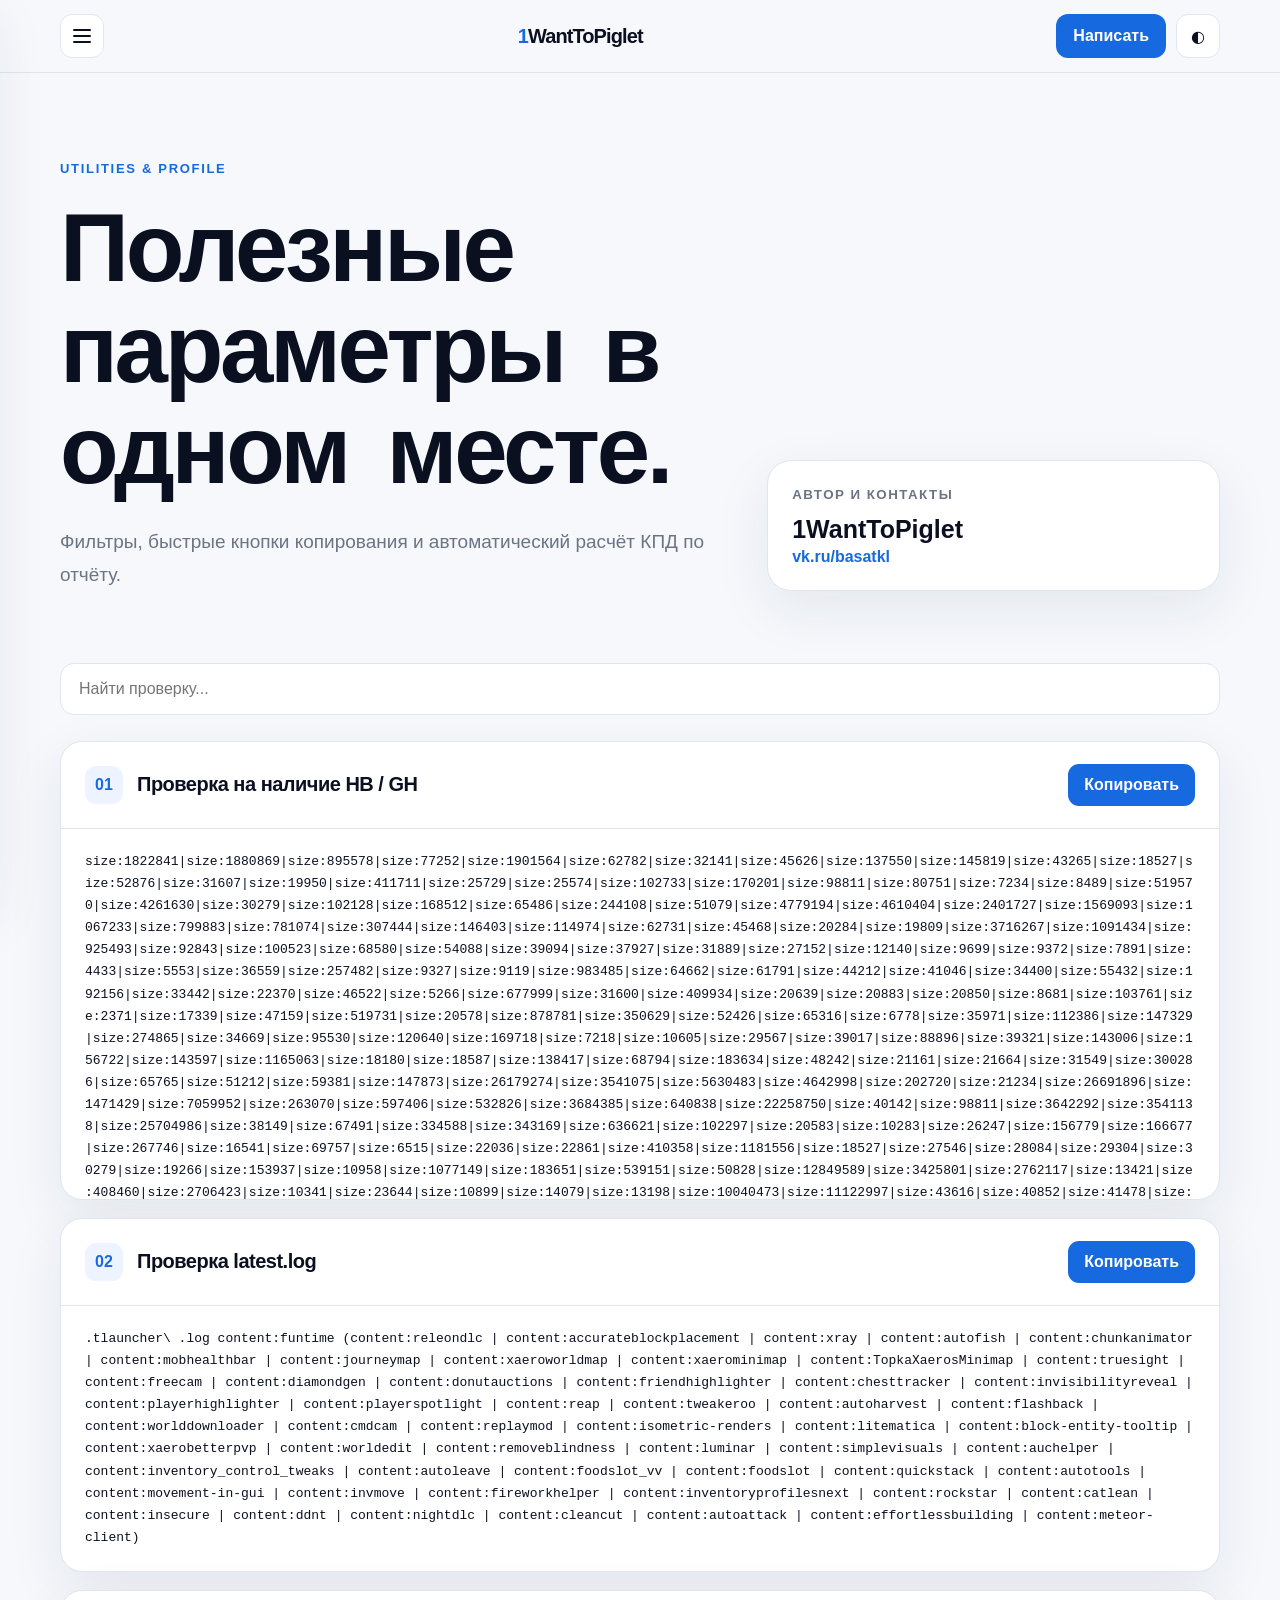
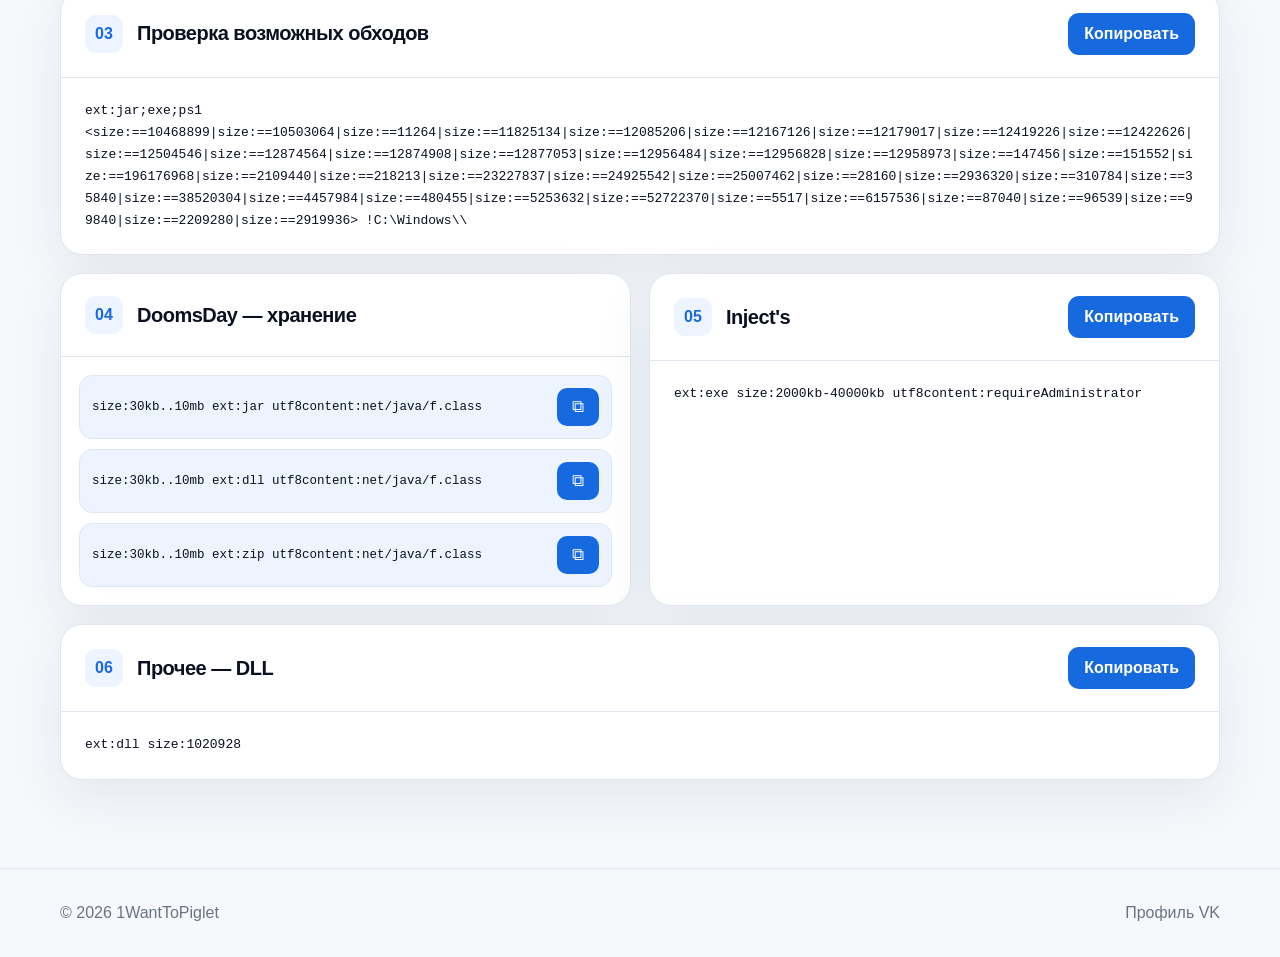
==== commit 9efcc196: "Update fmt.Println message from 'Hello' to 'Goodbye'" ====
--- a/index.html
+++ b/index.html
@@ -3,77 +3,104 @@
 <head>
 <meta charset="utf-8">
 <meta name="viewport" content="width=device-width,initial-scale=1">
-<meta name="description" content="1WantToPiglet — полезные утилиты и готовые параметры.">
 <title>1WantToPiglet — Utilities</title>
 <style>
-:root{--bg:#f6f8fc;--panel:#fff;--text:#0a1020;--muted:#6b7484;--line:#e0e6ef;--blue:#1769e0;--blue2:#0f57bf;--soft:#eef4ff;--shadow:0 18px 55px rgba(24,39,69,.08);--head:rgba(246,248,252,.84)}
-[data-theme=dark]{--bg:#090d14;--panel:#111722;--text:#f5f7fb;--muted:#9ba7b9;--line:#263044;--blue:#4388f7;--blue2:#67a0fa;--soft:#17243a;--shadow:0 18px 55px rgba(0,0,0,.3);--head:rgba(9,13,20,.84)}
-*{box-sizing:border-box}html{scroll-behavior:smooth}body{margin:0;background:var(--bg);color:var(--text);font-family:Inter,Roboto,-apple-system,BlinkMacSystemFont,"SF Pro Display","Segoe UI",sans-serif;transition:.25s}button,input{font:inherit}a{color:inherit;text-decoration:none}.container{width:min(1160px,calc(100% - 30px));margin:auto}
-header{position:sticky;top:0;z-index:20;background:var(--head);border-bottom:1px solid var(--line);backdrop-filter:blur(18px)}.nav{min-height:72px;display:flex;justify-content:space-between;align-items:center;gap:16px}.brand{font-size:20px;font-weight:900;letter-spacing:-.045em}.brand b{color:var(--blue)}.actions{display:flex;gap:10px}.mail,.theme{height:44px;border-radius:12px;display:inline-flex;align-items:center;justify-content:center}.mail{padding:0 17px;background:var(--blue);color:#fff;font-weight:800}.theme{width:44px;border:1px solid var(--line);background:var(--panel);color:var(--text);cursor:pointer}
-.hero{padding:88px 0 46px}.hero-grid{display:grid;grid-template-columns:1.2fr .8fr;gap:28px;align-items:end}.kicker{color:var(--blue);font-size:13px;font-weight:900;letter-spacing:.13em;text-transform:uppercase}h1{margin:14px 0 18px;font-size:clamp(52px,8vw,96px);line-height:.94;letter-spacing:-.07em}.lead{max-width:720px;margin:0;color:var(--muted);font-size:19px;line-height:1.7}.profile{padding:24px;border:1px solid var(--line);border-radius:24px;background:var(--panel);box-shadow:var(--shadow)}.profile small{color:var(--muted);font-weight:800;text-transform:uppercase;letter-spacing:.11em}.profile strong{display:block;margin:12px 0 4px;font-size:25px}.profile a{color:var(--blue);font-weight:750}
-.toolbar{display:flex;gap:12px;padding:26px 0}.search{width:100%;height:52px;padding:0 18px;border:1px solid var(--line);border-radius:14px;background:var(--panel);color:var(--text);outline:none}.search:focus{border-color:var(--blue);box-shadow:0 0 0 4px rgba(23,105,224,.12)}.all{height:52px;padding:0 20px;border:0;border-radius:14px;background:var(--blue);color:white;font-weight:850;white-space:nowrap;cursor:pointer}
-.cards{display:grid;gap:18px;padding-bottom:88px}.card{overflow:hidden;border:1px solid var(--line);border-radius:22px;background:var(--panel);box-shadow:var(--shadow)}.card-head{display:flex;align-items:center;justify-content:space-between;gap:18px;padding:22px 24px;border-bottom:1px solid var(--line)}.card-head>div{display:flex;align-items:center;gap:14px}.num{display:grid;place-items:center;width:38px;height:38px;border-radius:11px;background:var(--soft);color:var(--blue);font-weight:900}h2{margin:0;font-size:20px;letter-spacing:-.025em}.copy{height:42px;padding:0 16px;border:0;border-radius:11px;background:var(--blue);color:white;font-weight:800;cursor:pointer}.copy:hover,.all:hover,.mail:hover{background:var(--blue2)}pre{margin:0;padding:22px 24px;max-height:370px;overflow:auto;white-space:pre-wrap;overflow-wrap:anywhere;font:13px/1.7 "SFMono-Regular",Consolas,monospace}.hidden{display:none}
-footer{border-top:1px solid var(--line);color:var(--muted)}.foot{min-height:88px;display:flex;justify-content:space-between;align-items:center;gap:18px}.toast{position:fixed;right:20px;bottom:20px;padding:13px 16px;border-radius:12px;background:var(--text);color:var(--bg);font-weight:800;opacity:0;transform:translateY(10px);transition:.2s;pointer-events:none}.toast.show{opacity:1;transform:none}
-@media(max-width:820px){.hero-grid{grid-template-columns:1fr}}@media(max-width:600px){.mail{display:none}.toolbar{flex-direction:column}.all{width:100%}.card-head{align-items:flex-start}h1{font-size:54px}.foot{flex-direction:column;align-items:flex-start;justify-content:center}}
+:root{--bg:#f6f8fc;--panel:#fff;--text:#0a1020;--muted:#6b7484;--line:#e0e6ef;--blue:#1769e0;--blue2:#0f57bf;--soft:#eef4ff;--shadow:0 18px 55px rgba(24,39,69,.08);--head:rgba(246,248,252,.86)}
+[data-theme=dark]{--bg:#090d14;--panel:#111722;--text:#f5f7fb;--muted:#9ba7b9;--line:#263044;--blue:#4388f7;--blue2:#67a0fa;--soft:#17243a;--shadow:0 18px 55px rgba(0,0,0,.3);--head:rgba(9,13,20,.86)}
+*{box-sizing:border-box}html{scroll-behavior:smooth}body{margin:0;background:var(--bg);color:var(--text);font-family:Inter,Roboto,-apple-system,BlinkMacSystemFont,"SF Pro Display","Segoe UI",sans-serif;transition:.25s}button,input,textarea{font:inherit}a{color:inherit;text-decoration:none}.container{width:min(1160px,calc(100% - 30px));margin:auto}
+header{position:sticky;top:0;z-index:30;background:var(--head);border-bottom:1px solid var(--line);backdrop-filter:blur(18px)}.nav{min-height:72px;display:flex;justify-content:space-between;align-items:center;gap:16px}.brand{font-size:20px;font-weight:900;letter-spacing:-.045em}.brand b{color:var(--blue)}.actions{display:flex;gap:10px}.mail,.theme,.menu-btn{height:44px;border-radius:12px;display:inline-flex;align-items:center;justify-content:center}.mail{padding:0 17px;background:var(--blue);color:white;font-weight:800}.theme,.menu-btn{width:44px;border:1px solid var(--line);background:var(--panel);color:var(--text);cursor:pointer}.menu-btn{flex-direction:column;gap:4px}.menu-btn span,.menu-btn:before,.menu-btn:after{content:"";display:block;width:18px;height:2px;border-radius:9px;background:currentColor}
+.drawer{position:fixed;inset:0 auto 0 0;width:min(320px,86vw);background:var(--panel);border-right:1px solid var(--line);z-index:50;transform:translateX(-102%);transition:.25s;box-shadow:var(--shadow);padding:24px}.drawer.open{transform:none}.drawer-top{display:flex;justify-content:space-between;align-items:center;margin-bottom:28px}.drawer nav{display:grid;gap:10px}.nav-item{width:100%;padding:14px 16px;border:1px solid var(--line);border-radius:14px;background:transparent;color:var(--text);font-weight:800;text-align:left;cursor:pointer}.nav-item.active{background:var(--blue);color:#fff;border-color:var(--blue)}.overlay{position:fixed;inset:0;background:rgba(0,0,0,.36);z-index:40;opacity:0;pointer-events:none;transition:.25s}.overlay.show{opacity:1;pointer-events:auto}
+.hero{padding:88px 0 46px}.hero-grid{display:grid;grid-template-columns:1.2fr .8fr;gap:28px;align-items:end}.kicker{color:var(--blue);font-size:13px;font-weight:900;letter-spacing:.13em;text-transform:uppercase}h1{margin:22px 0 26px;font-size:clamp(52px,8vw,96px);line-height:1.05;letter-spacing:-.035em;word-spacing:.16em}.lead{max-width:720px;margin:0;color:var(--muted);font-size:19px;line-height:1.7}.profile{padding:24px;border:1px solid var(--line);border-radius:24px;background:var(--panel);box-shadow:var(--shadow)}.profile small{color:var(--muted);font-weight:800;text-transform:uppercase;letter-spacing:.11em}.profile strong{display:block;margin:12px 0 4px;font-size:25px}.profile a{color:var(--blue);font-weight:750}
+.toolbar{display:flex;gap:12px;padding:26px 0}.search{width:100%;height:52px;padding:0 18px;border:1px solid var(--line);border-radius:14px;background:var(--panel);color:var(--text);outline:none}.cards{display:grid;gap:18px;padding-bottom:88px}.two-col{display:grid;grid-template-columns:1fr 1fr;gap:18px}.card{overflow:hidden;border:1px solid var(--line);border-radius:22px;background:var(--panel);box-shadow:var(--shadow)}.card-head{display:flex;align-items:center;justify-content:space-between;gap:18px;padding:22px 24px;border-bottom:1px solid var(--line)}.card-head>div{display:flex;align-items:center;gap:14px}.num{display:grid;place-items:center;width:38px;height:38px;border-radius:11px;background:var(--soft);color:var(--blue);font-weight:900}h2{margin:0;font-size:20px;letter-spacing:-.025em}.copy,.calc-btn{height:42px;padding:0 16px;border:0;border-radius:11px;background:var(--blue);color:white;font-weight:800;cursor:pointer}pre{margin:0;padding:22px 24px;max-height:370px;overflow:auto;white-space:pre-wrap;overflow-wrap:anywhere;font:13px/1.7 "SFMono-Regular",Consolas,monospace}
+.mini-list{display:grid;gap:10px;padding:18px}.mini-row{display:grid;grid-template-columns:1fr 42px;gap:10px;align-items:center;padding:12px;border:1px solid var(--line);border-radius:13px;background:var(--soft)}.mini-row code{font:12.5px/1.55 "SFMono-Regular",Consolas,monospace;overflow-wrap:anywhere}.mini-copy{width:42px;height:38px;border:0;border-radius:10px;background:var(--blue);color:#fff;cursor:pointer;font-size:17px}
+.view{display:none}.view.active{display:block}.report-wrap{padding-bottom:88px}.report-grid{display:grid;grid-template-columns:1fr .8fr;gap:18px}.report-card{padding:24px;border:1px solid var(--line);border-radius:22px;background:var(--panel);box-shadow:var(--shadow)}.report-card h2{font-size:28px;margin-bottom:10px}.report-card p{color:var(--muted);line-height:1.65}textarea{width:100%;min-height:420px;resize:vertical;padding:18px;border:1px solid var(--line);border-radius:16px;background:var(--bg);color:var(--text);font:14px/1.7 "SFMono-Regular",Consolas,monospace;outline:none}.calc-btn{height:50px;margin-top:14px;width:100%}.result{margin-top:14px;padding:18px;border-radius:16px;background:var(--soft);font-size:20px;font-weight:900}.weights{display:grid;grid-template-columns:1fr auto;gap:9px 16px;margin-top:18px;font-size:14px}.weights span:nth-child(even){font-weight:900;color:var(--blue)}.hidden{display:none}
+footer{border-top:1px solid var(--line);color:var(--muted)}.foot{min-height:88px;display:flex;justify-content:space-between;align-items:center;gap:18px}.toast{position:fixed;right:20px;bottom:20px;padding:13px 16px;border-radius:12px;background:var(--text);color:var(--bg);font-weight:800;opacity:0;transform:translateY(10px);transition:.2s;pointer-events:none;z-index:70}.toast.show{opacity:1;transform:none}
+@media(max-width:820px){.hero-grid,.report-grid,.two-col{grid-template-columns:1fr}}@media(max-width:600px){.mail{display:none}h1{font-size:54px;word-spacing:.1em}.foot{flex-direction:column;align-items:flex-start;justify-content:center}}
 </style>
 <script>(()=>{const s=localStorage.getItem("theme"),d=matchMedia("(prefers-color-scheme:dark)").matches;document.documentElement.dataset.theme=s||(d?"dark":"light")})()</script>
 </head>
 <body>
-<header><div class="container nav"><a class="brand" href="#"><b>1</b>WantToPiglet</a><div class="actions"><a class="mail" href="mailto:WantToPiglet@outlook.com">Написать</a><button class="theme" id="theme">◐</button></div></div></header>
+<header><div class="container nav"><button class="menu-btn" id="menuBtn" aria-label="Меню"><span></span></button><a class="brand" href="#"><b>1</b>WantToPiglet</a><div class="actions"><a class="mail" href="https://vk.ru/basatkl" target="_blank" rel="noopener">Написать</a><button class="theme" id="theme">◐</button></div></div></header>
+<div class="drawer" id="drawer"><div class="drawer-top"><strong>Разделы</strong><button class="theme" id="closeDrawer">×</button></div><nav><button class="nav-item active" data-view="filtersView">Фильтры</button><button class="nav-item" data-view="reportView">Отчётность</button></nav></div><div class="overlay" id="overlay"></div>
+
 <main>
-<section class="hero"><div class="container hero-grid"><div><div class="kicker">Utilities & profile</div><h1>Полезные параметры в одном месте.</h1><p class="lead">Готовые строки проверок с быстрым копированием, поиском и удобной тёмной темой.</p></div><aside class="profile"><small>Автор и контакты</small><strong>1WantToPiglet</strong><a href="mailto:WantToPiglet@outlook.com">WantToPiglet@outlook.com</a></aside></div></section>
-<section class="container"><div class="toolbar"><input class="search" id="search" type="search" placeholder="Найти проверку..."><button class="all" id="copyAll">Копировать всё</button></div><div class="cards"><article class="card" data-search="проверка на наличие hb / gh">
-      <div class="card-head">
-        <div><span class="num">01</span><h2>Проверка на наличие HB / GH</h2></div>
-        <button class="copy" data-target="code-1">Копировать</button>
-      </div>
-      <pre id="code-1"><code>size:1822841|size:1880869|size:895578|size:77252|size:1901564|size:62782|size:32141|size:45626|size:137550|size:145819|size:43265|size:18527|size:52876|size:31607|size:19950|size:411711|size:25729|size:25574|size:102733|size:170201|size:98811|size:80751|size:7234|size:8489|size:519570|size:4261630|size:30279|size:102128|size:168512|size:65486|size:244108|size:51079|size:4779194|size:4610404|size:2401727|size:1569093|size:1067233|size:799883|size:781074|size:307444|size:146403|size:114974|size:62731|size:45468|size:20284|size:19809|size:3716267|size:1091434|size:925493|size:92843|size:100523|size:68580|size:54088|size:39094|size:37927|size:31889|size:27152|size:12140|size:9699|size:9372|size:7891|size:4433|size:5553|size:36559|size:257482|size:9327|size:9119|size:983485|size:64662|size:61791|size:44212|size:41046|size:34400|size:55432|size:192156|size:33442|size:22370|size:46522|size:5266|size:677999|size:31600|size:409934|size:20639|size:20883|size:20850|size:8681|size:103761|size:2371|size:17339|size:47159|size:519731|size:20578|size:878781|size:350629|size:52426|size:65316|size:6778|size:35971|size:112386|size:147329|size:274865|size:34669|size:95530|size:120640|size:169718|size:7218|size:10605|size:29567|size:39017|size:88896|size:39321|size:143006|size:156722|size:143597|size:1165063|size:18180|size:18587|size:138417|size:68794|size:183634|size:48242|size:21161|size:21664|size:31549|size:300286|size:65765|size:51212|size:59381|size:147873|size:26179274|size:3541075|size:5630483|size:4642998|size:202720|size:21234|size:26691896|size:1471429|size:7059952|size:263070|size:597406|size:532826|size:3684385|size:640838|size:22258750|size:40142|size:98811|size:3642292|size:3541138|size:25704986|size:38149|size:67491|size:334588|size:343169|size:636621|size:102297|size:20583|size:10283|size:26247|size:156779|size:166677|size:267746|size:16541|size:69757|size:6515|size:22036|size:22861|size:410358|size:1181556|size:18527|size:27546|size:28084|size:29304|size:30279|size:19266|size:153937|size:10958|size:1077149|size:183651|size:539151|size:50828|size:12849589|size:3425801|size:2762117|size:13421|size:408460|size:2706423|size:10341|size:23644|size:10899|size:14079|size:13198|size:10040473|size:11122997|size:43616|size:40852|size:41478|size:1883641|size:904479|size:71800|size:409882|size:409934|size:410358|size:6689538|size:4872|size:9908|size:2695432|size:3113569|size:1312804|size:5633|size:2951|size:8377|size:96987|size:26597|size:2820004|size:1199558|size:6673888|size:11554|size:15539388|size:41479|size:4848952|size:2731126|size:3884125|size:3884125|size:2747806|size:28674|size:549882|size:8399|size:100799|size:6165|size:331348|size:976207|size:1053919|size:1093553|size:561414|size:725218|size:9834|size:969043|size:96869|size:19421|size:1433832|size:36936|size:33154|size:88896|size:10074|size:636621|size:487544|size:30514|size:56798|size:37038|size:27809|size:257482|size:95121|size:10724|size:11020|size:10711|size:7037|size:11054299|size:6377588|size:152013|size:126235|size:52426|size:7007|size:5066|size:5094|size:244108|size:300286|size:62731|size:146403|size:307444|size:19809|size:102297|size:274865|size:17339|size:45468|size:925493|size:124102|size:519731|size:4610404|size:4779194|size:799883|size:20639|size:7059952|size:59381|size:68580|size:20284|size:42058|size:19950|size:20850|size:51079|size:54088|size:878781|size:137550|size:145819|size:983485|size:5630483|size:9327|size:9119|size:10283|size:98811|size:35993|size:895578|size:25969|size:556494|size:1091434|size:597406|size:986825|size:987636|size:25729|size:25574|size:102243|size:102128|size:102733|size:104687|size:4261630|size:1901564|size:190014|size:103761|size:350629|size:1444714|size:36672|size:153937|size:4433|size:12140|size:7234|size:80751|size:31607|size:20883|size:334588|size:39094|size:39017|size:8489|size:6753|size:25110|size:52876|size:47159|size:411711|size:46522|size:39321|size:677999|size:192156|size:21234|size:3716267|size:7891|size:143600|size:156779|size:166677|size:267746|size:94601|size:65486|size:183634|size:22036|size:31600|size:147329|size:44212|size:27152|size:37927|size:61791|size:62782|size:16541|size:31889|size:1569093|size:69757|size:66068|size:151762|size:40142|size:43265|size:5266|size:6515|size:19514|size:22861|size:1181556|size:9372|size:18180|size:18527|size:22370|size:22944|size:27546|size:28084|size:29304|size:33442|size:34669|size:30279|size:31549|size:51212|size:25704986|size:25858901|size:25930112|size:26179274|size:3541075|size:4642998|size:34400|size:41046|size:55432|size:1067233|size:2401727|size:781074|size:32141|size:45626|size:77252|size:2371|size:100523|size:1165063|size:9699|size:10626|size:168512|size:170201|size:169718|size:1822841|size:1880869|size:35971|size:519570|size:112386|size:114974|size:36559|size:38105558|size:8681|size:7803|size:105623|size:101297|size:66659|size:72334|size:977754|size:969523|size:20258|size:14416|size:15054|size:18561|size:106351|size:409616|size:41873|size:4650|size:14658|size:6694|size:13220|size:16741|size:40758|size:4447|size:31223067|size:38729700|size:37958312|size:11985713|size:4019|size:13140|size:7588414|size:12599|size:14478|size:343169|size:466866|size:5676|size:15158|size:990635|size:349439|size:77476|size:17811|size:13560|size:13583|size:96405|size:6770|size:28904|size:53610|size:1024263|size:1657044|size:327636|size:56459|size:11554|size:263070|size:87598|size:191274|size:6363|size:3357|size:379967|size:17357|size:12376|size:990635|size:8206349|size:41215955|size:41244619|size:41215501|size:41285921|size:41280575|size:45078792|size:45107091|size:45071715|size:31129345|size:25800561|size:2460142|size:6243481|size:120236587|size:7602202|size:1608111|size:68415771|size:119591|size:5094126 *.jar</code></pre>
-    </article>
-<article class="card" data-search="проверка latest.log">
-      <div class="card-head">
-        <div><span class="num">02</span><h2>Проверка latest.log</h2></div>
-        <button class="copy" data-target="code-2">Копировать</button>
-      </div>
-      <pre id="code-2"><code>.tlauncher\ .log content:funtime (content:releondlc | content:accurateblockplacement | content:xray | content:autofish | content:chunkanimator | content:mobhealthbar | content:journeymap | content:xaeroworldmap | content:xaerominimap | content:TopkaXaerosMinimap | content:truesight | content:freecam | content:diamondgen | content:donutauctions | content:friendhighlighter | content:chesttracker | content:invisibilityreveal | content:playerhighlighter | content:playerspotlight | content:reap | content:tweakeroo | content:autoharvest | content:flashback | content:worlddownloader | content:cmdcam | content:replaymod | content:isometric-renders | content:litematica | content:block-entity-tooltip | content:xaerobetterpvp | content:worldedit | content:removeblindness | content:luminar | content:simplevisuals | content:auchelper | content:inventory_control_tweaks | content:autoleave | content:foodslot_vv | content:foodslot | content:quickstack | content:autotools | content:movement-in-gui | content:invmove | content:fireworkhelper | content:inventoryprofilesnext | content:rockstar | content:catlean | content:insecure | content:ddnt | content:nightdlc | content:cleancut | content:autoattack | content:effortlessbuilding | content:meteor-client)</code></pre>
-    </article>
-<article class="card" data-search="проверка возможных обходов">
-      <div class="card-head">
-        <div><span class="num">03</span><h2>Проверка возможных обходов</h2></div>
-        <button class="copy" data-target="code-3">Копировать</button>
-      </div>
-      <pre id="code-3"><code>ext:jar;exe;ps1 &lt;size:==10468899|size:==10503064|size:==11264|size:==11825134|size:==12085206|size:==12167126|size:==12179017|size:==12419226|size:==12422626|size:==12504546|size:==12874564|size:==12874908|size:==12877053|size:==12956484|size:==12956828|size:==12958973|size:==147456|size:==151552|size:==196176968|size:==2109440|size:==218213|size:==23227837|size:==24925542|size:==25007462|size:==28160|size:==2936320|size:==310784|size:==35840|size:==38520304|size:==4457984|size:==480455|size:==5253632|size:==52722370|size:==5517|size:==6157536|size:==87040|size:==96539|size:==99840|size:==2209280|size:==2919936&gt; !C:\Windows\\</code></pre>
-    </article>
-<article class="card" data-search="проверка doomsday — хранение">
-      <div class="card-head">
-        <div><span class="num">04</span><h2>Проверка DoomsDay — хранение</h2></div>
-        <button class="copy" data-target="code-4">Копировать</button>
-      </div>
-      <pre id="code-4"><code>size:30kb..10mb ext:jar utf8content:net/java/f.class
+<section class="hero"><div class="container hero-grid"><div><div class="kicker">Utilities & profile</div><h1>Полезные параметры в одном месте.</h1><p class="lead">Фильтры, быстрые кнопки копирования и автоматический расчёт КПД по отчёту.</p></div><aside class="profile"><small>Автор и контакты</small><strong>1WantToPiglet</strong><a href="https://vk.ru/basatkl" target="_blank" rel="noopener">vk.ru/basatkl</a></aside></div></section>
 
-size:30kb..10mb ext:dll utf8content:net/java/f.class
+<section class="view active" id="filtersView"><div class="container"><div class="toolbar"><input class="search" id="search" type="search" placeholder="Найти проверку..."></div><div class="cards">
 
-size:30kb..10mb ext:zip utf8content:net/java/f.class
+<article class="card searchable" data-search="проверка на наличие hb / gh size:1822841|size:1880869|size:895578|size:77252|size:1901564|size:62782|size:32141|size:45626|size:137550|size:145819|size:43265|size:18527|size:52876|size:31607|size:19950|size:411711|size:25729|size:25574|size:102733|size:170201|size:98811|size:80751|size:7234|size:8489|size:519570|size:4261630|size:30279|size:102128|size:168512|size:65486|size:244108|size:51079|size:4779194|size:4610404|size:2401727|size:1569093|size:1067233|size:799883|size:781074|size:307444|size:146403|size:114974|size:62731|size:45468|size:20284|size:19809|size:3716267|size:1091434|size:925493|size:92843|size:100523|size:68580|size:54088|size:39094|size:37927|size:31889|size:27152|size:12140|size:9699|size:9372|size:7891|size:4433|size:5553|size:36559|size:257482|size:9327|size:9119|size:983485|size:64662|size:61791|size:44212|size:41046|size:34400|size:55432|size:192156|size:33442|size:22370|size:46522|size:5266|size:677999|size:31600|size:409934|size:20639|size:20883|size:20850|size:8681|size:103761|size:2371|size:17339|size:47159|size:519731|size:20578|size:878781|size:350629|size:52426|size:65316|size:6778|size:35971|size:112386|size:147329|size:274865|size:34669|size:95530|size:120640|size:169718|size:7218|size:10605|size:29567|size:39017|size:88896|size:39321|size:143006|size:156722|size:143597|size:1165063|size:18180|size:18587|size:138417|size:68794|size:183634|size:48242|size:21161|size:21664|size:31549|size:300286|size:65765|size:51212|size:59381|size:147873|size:26179274|size:3541075|size:5630483|size:4642998|size:202720|size:21234|size:26691896|size:1471429|size:7059952|size:263070|size:597406|size:532826|size:3684385|size:640838|size:22258750|size:40142|size:98811|size:3642292|size:3541138|size:25704986|size:38149|size:67491|size:334588|size:343169|size:636621|size:102297|size:20583|size:10283|size:26247|size:156779|size:166677|size:267746|size:16541|size:69757|size:6515|size:22036|size:22861|size:410358|size:1181556|size:18527|size:27546|size:28084|size:29304|size:30279|size:19266|size:153937|size:10958|size:1077149|size:183651|size:539151|size:50828|size:12849589|size:3425801|size:2762117|size:13421|size:408460|size:2706423|size:10341|size:23644|size:10899|size:14079|size:13198|size:10040473|size:11122997|size:43616|size:40852|size:41478|size:1883641|size:904479|size:71800|size:409882|size:409934|size:410358|size:6689538|size:4872|size:9908|size:2695432|size:3113569|size:1312804|size:5633|size:2951|size:8377|size:96987|size:26597|size:2820004|size:1199558|size:6673888|size:11554|size:15539388|size:41479|size:4848952|size:2731126|size:3884125|size:3884125|size:2747806|size:28674|size:549882|size:8399|size:100799|size:6165|size:331348|size:976207|size:1053919|size:1093553|size:561414|size:725218|size:9834|size:969043|size:96869|size:19421|size:1433832|size:36936|size:33154|size:88896|size:10074|size:636621|size:487544|size:30514|size:56798|size:37038|size:27809|size:257482|size:95121|size:10724|size:11020|size:10711|size:7037|size:11054299|size:6377588|size:152013|size:126235|size:52426|size:7007|size:5066|size:5094|size:244108|size:300286|size:62731|size:146403|size:307444|size:19809|size:102297|size:274865|size:17339|size:45468|size:925493|size:124102|size:519731|size:4610404|size:4779194|size:799883|size:20639|size:7059952|size:59381|size:68580|size:20284|size:42058|size:19950|size:20850|size:51079|size:54088|size:878781|size:137550|size:145819|size:983485|size:5630483|size:9327|size:9119|size:10283|size:98811|size:35993|size:895578|size:25969|size:556494|size:1091434|size:597406|size:986825|size:987636|size:25729|size:25574|size:102243|size:102128|size:102733|size:104687|size:4261630|size:1901564|size:190014|size:103761|size:350629|size:1444714|size:36672|size:153937|size:4433|size:12140|size:7234|size:80751|size:31607|size:20883|size:334588|size:39094|size:39017|size:8489|size:6753|size:25110|size:52876|size:47159|size:411711|size:46522|size:39321|size:677999|size:192156|size:21234|size:3716267|size:7891|size:143600|size:156779|size:166677|size:267746|size:94601|size:65486|size:183634|size:22036|size:31600|size:147329|size:44212|size:27152|size:37927|size:61791|size:62782|size:16541|size:31889|size:1569093|size:69757|size:66068|size:151762|size:40142|size:43265|size:5266|size:6515|size:19514|size:22861|size:1181556|size:9372|size:18180|size:18527|size:22370|size:22944|size:27546|size:28084|size:29304|size:33442|size:34669|size:30279|size:31549|size:51212|size:25704986|size:25858901|size:25930112|size:26179274|size:3541075|size:4642998|size:34400|size:41046|size:55432|size:1067233|size:2401727|size:781074|size:32141|size:45626|size:77252|size:2371|size:100523|size:1165063|size:9699|size:10626|size:168512|size:170201|size:169718|size:1822841|size:1880869|size:35971|size:519570|size:112386|size:114974|size:36559|size:38105558|size:8681|size:7803|size:105623|size:101297|size:66659|size:72334|size:977754|size:969523|size:20258|size:14416|size:15054|size:18561|size:106351|size:409616|size:41873|size:4650|size:14658|size:6694|size:13220|size:16741|size:40758|size:4447|size:31223067|size:38729700|size:37958312|size:11985713|size:4019|size:13140|size:7588414|size:12599|size:14478|size:343169|size:466866|size:5676|size:15158|size:990635|size:349439|size:77476|size:17811|size:13560|size:13583|size:96405|size:6770|size:28904|size:53610|size:1024263|size:1657044|size:327636|size:56459|size:11554|size:263070|size:87598|size:191274|size:6363|size:3357|size:379967|size:17357|size:12376|size:990635|size:8206349|size:41215955|size:41244619|size:41215501|size:41285921|size:41280575|size:45078792|size:45107091|size:45071715|size:31129345|size:25800561|size:2460142|size:6243481|size:120236587|size:7602202|size:1608111|size:68415771|size:119591|size:5094126 *.jar">
+  <div class="card-head">
+    <div><span class="num">01</span><h2>Проверка на наличие HB / GH</h2></div>
+    <button class="copy" data-copy="size:1822841|size:1880869|size:895578|size:77252|size:1901564|size:62782|size:32141|size:45626|size:137550|size:145819|size:43265|size:18527|size:52876|size:31607|size:19950|size:411711|size:25729|size:25574|size:102733|size:170201|size:98811|size:80751|size:7234|size:8489|size:519570|size:4261630|size:30279|size:102128|size:168512|size:65486|size:244108|size:51079|size:4779194|size:4610404|size:2401727|size:1569093|size:1067233|size:799883|size:781074|size:307444|size:146403|size:114974|size:62731|size:45468|size:20284|size:19809|size:3716267|size:1091434|size:925493|size:92843|size:100523|size:68580|size:54088|size:39094|size:37927|size:31889|size:27152|size:12140|size:9699|size:9372|size:7891|size:4433|size:5553|size:36559|size:257482|size:9327|size:9119|size:983485|size:64662|size:61791|size:44212|size:41046|size:34400|size:55432|size:192156|size:33442|size:22370|size:46522|size:5266|size:677999|size:31600|size:409934|size:20639|size:20883|size:20850|size:8681|size:103761|size:2371|size:17339|size:47159|size:519731|size:20578|size:878781|size:350629|size:52426|size:65316|size:6778|size:35971|size:112386|size:147329|size:274865|size:34669|size:95530|size:120640|size:169718|size:7218|size:10605|size:29567|size:39017|size:88896|size:39321|size:143006|size:156722|size:143597|size:1165063|size:18180|size:18587|size:138417|size:68794|size:183634|size:48242|size:21161|size:21664|size:31549|size:300286|size:65765|size:51212|size:59381|size:147873|size:26179274|size:3541075|size:5630483|size:4642998|size:202720|size:21234|size:26691896|size:1471429|size:7059952|size:263070|size:597406|size:532826|size:3684385|size:640838|size:22258750|size:40142|size:98811|size:3642292|size:3541138|size:25704986|size:38149|size:67491|size:334588|size:343169|size:636621|size:102297|size:20583|size:10283|size:26247|size:156779|size:166677|size:267746|size:16541|size:69757|size:6515|size:22036|size:22861|size:410358|size:1181556|size:18527|size:27546|size:28084|size:29304|size:30279|size:19266|size:153937|size:10958|size:1077149|size:183651|size:539151|size:50828|size:12849589|size:3425801|size:2762117|size:13421|size:408460|size:2706423|size:10341|size:23644|size:10899|size:14079|size:13198|size:10040473|size:11122997|size:43616|size:40852|size:41478|size:1883641|size:904479|size:71800|size:409882|size:409934|size:410358|size:6689538|size:4872|size:9908|size:2695432|size:3113569|size:1312804|size:5633|size:2951|size:8377|size:96987|size:26597|size:2820004|size:1199558|size:6673888|size:11554|size:15539388|size:41479|size:4848952|size:2731126|size:3884125|size:3884125|size:2747806|size:28674|size:549882|size:8399|size:100799|size:6165|size:331348|size:976207|size:1053919|size:1093553|size:561414|size:725218|size:9834|size:969043|size:96869|size:19421|size:1433832|size:36936|size:33154|size:88896|size:10074|size:636621|size:487544|size:30514|size:56798|size:37038|size:27809|size:257482|size:95121|size:10724|size:11020|size:10711|size:7037|size:11054299|size:6377588|size:152013|size:126235|size:52426|size:7007|size:5066|size:5094|size:244108|size:300286|size:62731|size:146403|size:307444|size:19809|size:102297|size:274865|size:17339|size:45468|size:925493|size:124102|size:519731|size:4610404|size:4779194|size:799883|size:20639|size:7059952|size:59381|size:68580|size:20284|size:42058|size:19950|size:20850|size:51079|size:54088|size:878781|size:137550|size:145819|size:983485|size:5630483|size:9327|size:9119|size:10283|size:98811|size:35993|size:895578|size:25969|size:556494|size:1091434|size:597406|size:986825|size:987636|size:25729|size:25574|size:102243|size:102128|size:102733|size:104687|size:4261630|size:1901564|size:190014|size:103761|size:350629|size:1444714|size:36672|size:153937|size:4433|size:12140|size:7234|size:80751|size:31607|size:20883|size:334588|size:39094|size:39017|size:8489|size:6753|size:25110|size:52876|size:47159|size:411711|size:46522|size:39321|size:677999|size:192156|size:21234|size:3716267|size:7891|size:143600|size:156779|size:166677|size:267746|size:94601|size:65486|size:183634|size:22036|size:31600|size:147329|size:44212|size:27152|size:37927|size:61791|size:62782|size:16541|size:31889|size:1569093|size:69757|size:66068|size:151762|size:40142|size:43265|size:5266|size:6515|size:19514|size:22861|size:1181556|size:9372|size:18180|size:18527|size:22370|size:22944|size:27546|size:28084|size:29304|size:33442|size:34669|size:30279|size:31549|size:51212|size:25704986|size:25858901|size:25930112|size:26179274|size:3541075|size:4642998|size:34400|size:41046|size:55432|size:1067233|size:2401727|size:781074|size:32141|size:45626|size:77252|size:2371|size:100523|size:1165063|size:9699|size:10626|size:168512|size:170201|size:169718|size:1822841|size:1880869|size:35971|size:519570|size:112386|size:114974|size:36559|size:38105558|size:8681|size:7803|size:105623|size:101297|size:66659|size:72334|size:977754|size:969523|size:20258|size:14416|size:15054|size:18561|size:106351|size:409616|size:41873|size:4650|size:14658|size:6694|size:13220|size:16741|size:40758|size:4447|size:31223067|size:38729700|size:37958312|size:11985713|size:4019|size:13140|size:7588414|size:12599|size:14478|size:343169|size:466866|size:5676|size:15158|size:990635|size:349439|size:77476|size:17811|size:13560|size:13583|size:96405|size:6770|size:28904|size:53610|size:1024263|size:1657044|size:327636|size:56459|size:11554|size:263070|size:87598|size:191274|size:6363|size:3357|size:379967|size:17357|size:12376|size:990635|size:8206349|size:41215955|size:41244619|size:41215501|size:41285921|size:41280575|size:45078792|size:45107091|size:45071715|size:31129345|size:25800561|size:2460142|size:6243481|size:120236587|size:7602202|size:1608111|size:68415771|size:119591|size:5094126 *.jar">Копировать</button>
+  </div>
+  <pre><code>size:1822841|size:1880869|size:895578|size:77252|size:1901564|size:62782|size:32141|size:45626|size:137550|size:145819|size:43265|size:18527|size:52876|size:31607|size:19950|size:411711|size:25729|size:25574|size:102733|size:170201|size:98811|size:80751|size:7234|size:8489|size:519570|size:4261630|size:30279|size:102128|size:168512|size:65486|size:244108|size:51079|size:4779194|size:4610404|size:2401727|size:1569093|size:1067233|size:799883|size:781074|size:307444|size:146403|size:114974|size:62731|size:45468|size:20284|size:19809|size:3716267|size:1091434|size:925493|size:92843|size:100523|size:68580|size:54088|size:39094|size:37927|size:31889|size:27152|size:12140|size:9699|size:9372|size:7891|size:4433|size:5553|size:36559|size:257482|size:9327|size:9119|size:983485|size:64662|size:61791|size:44212|size:41046|size:34400|size:55432|size:192156|size:33442|size:22370|size:46522|size:5266|size:677999|size:31600|size:409934|size:20639|size:20883|size:20850|size:8681|size:103761|size:2371|size:17339|size:47159|size:519731|size:20578|size:878781|size:350629|size:52426|size:65316|size:6778|size:35971|size:112386|size:147329|size:274865|size:34669|size:95530|size:120640|size:169718|size:7218|size:10605|size:29567|size:39017|size:88896|size:39321|size:143006|size:156722|size:143597|size:1165063|size:18180|size:18587|size:138417|size:68794|size:183634|size:48242|size:21161|size:21664|size:31549|size:300286|size:65765|size:51212|size:59381|size:147873|size:26179274|size:3541075|size:5630483|size:4642998|size:202720|size:21234|size:26691896|size:1471429|size:7059952|size:263070|size:597406|size:532826|size:3684385|size:640838|size:22258750|size:40142|size:98811|size:3642292|size:3541138|size:25704986|size:38149|size:67491|size:334588|size:343169|size:636621|size:102297|size:20583|size:10283|size:26247|size:156779|size:166677|size:267746|size:16541|size:69757|size:6515|size:22036|size:22861|size:410358|size:1181556|size:18527|size:27546|size:28084|size:29304|size:30279|size:19266|size:153937|size:10958|size:1077149|size:183651|size:539151|size:50828|size:12849589|size:3425801|size:2762117|size:13421|size:408460|size:2706423|size:10341|size:23644|size:10899|size:14079|size:13198|size:10040473|size:11122997|size:43616|size:40852|size:41478|size:1883641|size:904479|size:71800|size:409882|size:409934|size:410358|size:6689538|size:4872|size:9908|size:2695432|size:3113569|size:1312804|size:5633|size:2951|size:8377|size:96987|size:26597|size:2820004|size:1199558|size:6673888|size:11554|size:15539388|size:41479|size:4848952|size:2731126|size:3884125|size:3884125|size:2747806|size:28674|size:549882|size:8399|size:100799|size:6165|size:331348|size:976207|size:1053919|size:1093553|size:561414|size:725218|size:9834|size:969043|size:96869|size:19421|size:1433832|size:36936|size:33154|size:88896|size:10074|size:636621|size:487544|size:30514|size:56798|size:37038|size:27809|size:257482|size:95121|size:10724|size:11020|size:10711|size:7037|size:11054299|size:6377588|size:152013|size:126235|size:52426|size:7007|size:5066|size:5094|size:244108|size:300286|size:62731|size:146403|size:307444|size:19809|size:102297|size:274865|size:17339|size:45468|size:925493|size:124102|size:519731|size:4610404|size:4779194|size:799883|size:20639|size:7059952|size:59381|size:68580|size:20284|size:42058|size:19950|size:20850|size:51079|size:54088|size:878781|size:137550|size:145819|size:983485|size:5630483|size:9327|size:9119|size:10283|size:98811|size:35993|size:895578|size:25969|size:556494|size:1091434|size:597406|size:986825|size:987636|size:25729|size:25574|size:102243|size:102128|size:102733|size:104687|size:4261630|size:1901564|size:190014|size:103761|size:350629|size:1444714|size:36672|size:153937|size:4433|size:12140|size:7234|size:80751|size:31607|size:20883|size:334588|size:39094|size:39017|size:8489|size:6753|size:25110|size:52876|size:47159|size:411711|size:46522|size:39321|size:677999|size:192156|size:21234|size:3716267|size:7891|size:143600|size:156779|size:166677|size:267746|size:94601|size:65486|size:183634|size:22036|size:31600|size:147329|size:44212|size:27152|size:37927|size:61791|size:62782|size:16541|size:31889|size:1569093|size:69757|size:66068|size:151762|size:40142|size:43265|size:5266|size:6515|size:19514|size:22861|size:1181556|size:9372|size:18180|size:18527|size:22370|size:22944|size:27546|size:28084|size:29304|size:33442|size:34669|size:30279|size:31549|size:51212|size:25704986|size:25858901|size:25930112|size:26179274|size:3541075|size:4642998|size:34400|size:41046|size:55432|size:1067233|size:2401727|size:781074|size:32141|size:45626|size:77252|size:2371|size:100523|size:1165063|size:9699|size:10626|size:168512|size:170201|size:169718|size:1822841|size:1880869|size:35971|size:519570|size:112386|size:114974|size:36559|size:38105558|size:8681|size:7803|size:105623|size:101297|size:66659|size:72334|size:977754|size:969523|size:20258|size:14416|size:15054|size:18561|size:106351|size:409616|size:41873|size:4650|size:14658|size:6694|size:13220|size:16741|size:40758|size:4447|size:31223067|size:38729700|size:37958312|size:11985713|size:4019|size:13140|size:7588414|size:12599|size:14478|size:343169|size:466866|size:5676|size:15158|size:990635|size:349439|size:77476|size:17811|size:13560|size:13583|size:96405|size:6770|size:28904|size:53610|size:1024263|size:1657044|size:327636|size:56459|size:11554|size:263070|size:87598|size:191274|size:6363|size:3357|size:379967|size:17357|size:12376|size:990635|size:8206349|size:41215955|size:41244619|size:41215501|size:41285921|size:41280575|size:45078792|size:45107091|size:45071715|size:31129345|size:25800561|size:2460142|size:6243481|size:120236587|size:7602202|size:1608111|size:68415771|size:119591|size:5094126 *.jar</code></pre>
+</article>
 
-ext:exe size:2000kb-40000kb utf8content:requireAdministrator</code></pre>
-    </article>
-<article class="card" data-search="прочее — dll">
-      <div class="card-head">
-        <div><span class="num">05</span><h2>Прочее — DLL</h2></div>
-        <button class="copy" data-target="code-5">Копировать</button>
-      </div>
-      <pre id="code-5"><code>ext:dll size:1020928</code></pre>
-    </article></div></section>
+<article class="card searchable" data-search="проверка latest.log .tlauncher\ .log content:funtime (content:releondlc | content:accurateblockplacement | content:xray | content:autofish | content:chunkanimator | content:mobhealthbar | content:journeymap | content:xaeroworldmap | content:xaerominimap | content:topkaxaerosminimap | content:truesight | content:freecam | content:diamondgen | content:donutauctions | content:friendhighlighter | content:chesttracker | content:invisibilityreveal | content:playerhighlighter | content:playerspotlight | content:reap | content:tweakeroo | content:autoharvest | content:flashback | content:worlddownloader | content:cmdcam | content:replaymod | content:isometric-renders | content:litematica | content:block-entity-tooltip | content:xaerobetterpvp | content:worldedit | content:removeblindness | content:luminar | content:simplevisuals | content:auchelper | content:inventory_control_tweaks | content:autoleave | content:foodslot_vv | content:foodslot | content:quickstack | content:autotools | content:movement-in-gui | content:invmove | content:fireworkhelper | content:inventoryprofilesnext | content:rockstar | content:catlean | content:insecure | content:ddnt | content:nightdlc | content:cleancut | content:autoattack | content:effortlessbuilding | content:meteor-client)">
+  <div class="card-head">
+    <div><span class="num">02</span><h2>Проверка latest.log</h2></div>
+    <button class="copy" data-copy=".tlauncher\ .log content:funtime (content:releondlc | content:accurateblockplacement | content:xray | content:autofish | content:chunkanimator | content:mobhealthbar | content:journeymap | content:xaeroworldmap | content:xaerominimap | content:TopkaXaerosMinimap | content:truesight | content:freecam | content:diamondgen | content:donutauctions | content:friendhighlighter | content:chesttracker | content:invisibilityreveal | content:playerhighlighter | content:playerspotlight | content:reap | content:tweakeroo | content:autoharvest | content:flashback | content:worlddownloader | content:cmdcam | content:replaymod | content:isometric-renders | content:litematica | content:block-entity-tooltip | content:xaerobetterpvp | content:worldedit | content:removeblindness | content:luminar | content:simplevisuals | content:auchelper | content:inventory_control_tweaks | content:autoleave | content:foodslot_vv | content:foodslot | content:quickstack | content:autotools | content:movement-in-gui | content:invmove | content:fireworkhelper | content:inventoryprofilesnext | content:rockstar | content:catlean | content:insecure | content:ddnt | content:nightdlc | content:cleancut | content:autoattack | content:effortlessbuilding | content:meteor-client)">Копировать</button>
+  </div>
+  <pre><code>.tlauncher\ .log content:funtime (content:releondlc | content:accurateblockplacement | content:xray | content:autofish | content:chunkanimator | content:mobhealthbar | content:journeymap | content:xaeroworldmap | content:xaerominimap | content:TopkaXaerosMinimap | content:truesight | content:freecam | content:diamondgen | content:donutauctions | content:friendhighlighter | content:chesttracker | content:invisibilityreveal | content:playerhighlighter | content:playerspotlight | content:reap | content:tweakeroo | content:autoharvest | content:flashback | content:worlddownloader | content:cmdcam | content:replaymod | content:isometric-renders | content:litematica | content:block-entity-tooltip | content:xaerobetterpvp | content:worldedit | content:removeblindness | content:luminar | content:simplevisuals | content:auchelper | content:inventory_control_tweaks | content:autoleave | content:foodslot_vv | content:foodslot | content:quickstack | content:autotools | content:movement-in-gui | content:invmove | content:fireworkhelper | content:inventoryprofilesnext | content:rockstar | content:catlean | content:insecure | content:ddnt | content:nightdlc | content:cleancut | content:autoattack | content:effortlessbuilding | content:meteor-client)</code></pre>
+</article>
+
+<article class="card searchable" data-search="проверка возможных обходов ext:jar;exe;ps1 &lt;size:==10468899|size:==10503064|size:==11264|size:==11825134|size:==12085206|size:==12167126|size:==12179017|size:==12419226|size:==12422626|size:==12504546|size:==12874564|size:==12874908|size:==12877053|size:==12956484|size:==12956828|size:==12958973|size:==147456|size:==151552|size:==196176968|size:==2109440|size:==218213|size:==23227837|size:==24925542|size:==25007462|size:==28160|size:==2936320|size:==310784|size:==35840|size:==38520304|size:==4457984|size:==480455|size:==5253632|size:==52722370|size:==5517|size:==6157536|size:==87040|size:==96539|size:==99840|size:==2209280|size:==2919936&gt; !c:\windows\\">
+  <div class="card-head">
+    <div><span class="num">03</span><h2>Проверка возможных обходов</h2></div>
+    <button class="copy" data-copy="ext:jar;exe;ps1 &lt;size:==10468899|size:==10503064|size:==11264|size:==11825134|size:==12085206|size:==12167126|size:==12179017|size:==12419226|size:==12422626|size:==12504546|size:==12874564|size:==12874908|size:==12877053|size:==12956484|size:==12956828|size:==12958973|size:==147456|size:==151552|size:==196176968|size:==2109440|size:==218213|size:==23227837|size:==24925542|size:==25007462|size:==28160|size:==2936320|size:==310784|size:==35840|size:==38520304|size:==4457984|size:==480455|size:==5253632|size:==52722370|size:==5517|size:==6157536|size:==87040|size:==96539|size:==99840|size:==2209280|size:==2919936&gt; !C:\Windows\\">Копировать</button>
+  </div>
+  <pre><code>ext:jar;exe;ps1 &lt;size:==10468899|size:==10503064|size:==11264|size:==11825134|size:==12085206|size:==12167126|size:==12179017|size:==12419226|size:==12422626|size:==12504546|size:==12874564|size:==12874908|size:==12877053|size:==12956484|size:==12956828|size:==12958973|size:==147456|size:==151552|size:==196176968|size:==2109440|size:==218213|size:==23227837|size:==24925542|size:==25007462|size:==28160|size:==2936320|size:==310784|size:==35840|size:==38520304|size:==4457984|size:==480455|size:==5253632|size:==52722370|size:==5517|size:==6157536|size:==87040|size:==96539|size:==99840|size:==2209280|size:==2919936&gt; !C:\Windows\\</code></pre>
+</article>
+<div class="two-col">
+<article class="card searchable" data-search="doomsday хранение jar dll zip"><div class="card-head"><div><span class="num">04</span><h2>DoomsDay — хранение</h2></div></div><div class="mini-list"><div class="mini-row"><code>size:30kb..10mb ext:jar utf8content:net/java/f.class</code><button class="mini-copy" data-copy="size:30kb..10mb ext:jar utf8content:net/java/f.class">⧉</button></div><div class="mini-row"><code>size:30kb..10mb ext:dll utf8content:net/java/f.class</code><button class="mini-copy" data-copy="size:30kb..10mb ext:dll utf8content:net/java/f.class">⧉</button></div><div class="mini-row"><code>size:30kb..10mb ext:zip utf8content:net/java/f.class</code><button class="mini-copy" data-copy="size:30kb..10mb ext:zip utf8content:net/java/f.class">⧉</button></div></div></article>
+<article class="card searchable" data-search="injects inject requireadministrator"><div class="card-head"><div><span class="num">05</span><h2>Inject's</h2></div><button class="copy" data-copy="ext:exe size:2000kb-40000kb utf8content:requireAdministrator">Копировать</button></div><pre><code>ext:exe size:2000kb-40000kb utf8content:requireAdministrator</code></pre></article>
+</div>
+
+<article class="card searchable" data-search="прочее — dll ext:dll size:1020928">
+  <div class="card-head">
+    <div><span class="num">06</span><h2>Прочее — DLL</h2></div>
+    <button class="copy" data-copy="ext:dll size:1020928">Копировать</button>
+  </div>
+  <pre><code>ext:dll size:1020928</code></pre>
+</article>
+</div></div></section>
+
+<section class="view" id="reportView"><div class="container report-wrap"><div class="report-grid">
+<div class="report-card"><h2>Расчёт КПД</h2><p>Вставьте отчёт. Дата берётся из строки <b>#отчет ДД.ММ</b>.</p><textarea id="reportInput" placeholder="#отчет 22.12
+42 ban spec
+0 Усл.ЕД
+0 PVE
+13 PVP
+31 freeze
+14 revise
+0 doomsday
+0 inject
+5 clear B
+0 clear A
+9 4.4 WARN
+0 4.4 BAN
+54 4.5
+0 event-spec"></textarea><button class="calc-btn" id="calcBtn">Рассчитать</button><div class="result" id="result">Здесь появится результат.</div></div>
+<div class="report-card"><h2>Коэффициенты</h2><p>Неизвестные строки и event-spec не прибавляют КПД.</p><div class="weights"><span>ban spec</span><span>1.0</span><span>Усл.ЕД</span><span>1.0</span><span>PVE</span><span>0.7</span><span>PVP</span><span>0.9</span><span>freeze</span><span>0.6</span><span>revise</span><span>1.1</span><span>doomsday</span><span>2.0</span><span>inject</span><span>6.0</span><span>clear B</span><span>0.75</span><span>clear A</span><span>1.25</span><span>clear method</span><span>2.4</span><span>4.4 WARN</span><span>0.2</span><span>4.4 BAN</span><span>2.5</span><span>4.5</span><span>0.0</span></div></div>
+</div></div></section>
 </main>
-<footer><div class="container foot"><span>© <span id="year"></span> 1WantToPiglet</span><span>Simple tools. Clean interface.</span></div></footer>
+<footer><div class="container foot"><span>© <span id="year"></span> 1WantToPiglet</span><a href="https://vk.ru/basatkl" target="_blank" rel="noopener">Профиль VK</a></div></footer>
 <div class="toast" id="toast">Скопировано</div>
 <script>
 const root=document.documentElement,toast=document.getElementById("toast");
-function notify(t){toast.textContent=t;toast.classList.add("show");clearTimeout(window.tt);window.tt=setTimeout(()=>toast.classList.remove("show"),1400)}
+const notify=t=>{toast.textContent=t;toast.classList.add("show");clearTimeout(window.tt);window.tt=setTimeout(()=>toast.classList.remove("show"),1500)};
 async function cp(text){try{await navigator.clipboard.writeText(text);return true}catch(e){const a=document.createElement("textarea");a.value=text;a.style.position="fixed";a.style.opacity="0";document.body.appendChild(a);a.select();const ok=document.execCommand("copy");a.remove();return ok}}
-document.querySelectorAll(".copy").forEach(b=>b.onclick=async()=>notify(await cp(document.getElementById(b.dataset.target).innerText.trim())?"Скопировано":"Ошибка копирования"));
-document.getElementById("copyAll").onclick=async()=>{const t=[...document.querySelectorAll(".card")].map((c,i)=>`${i+1}. ${c.querySelector("h2").innerText}\n${c.querySelector("code").innerText.trim()}`).join("\n\n");notify(await cp(t)?"Все параметры скопированы":"Ошибка копирования")};
-document.getElementById("search").oninput=e=>{const q=e.target.value.toLowerCase();document.querySelectorAll(".card").forEach(c=>c.classList.toggle("hidden",!c.innerText.toLowerCase().includes(q)))};
+document.querySelectorAll("[data-copy]").forEach(b=>b.onclick=async()=>notify(await cp(b.dataset.copy)?"Скопировано":"Ошибка копирования"));
+document.getElementById("search").oninput=e=>{const q=e.target.value.toLowerCase();document.querySelectorAll(".searchable").forEach(c=>c.classList.toggle("hidden",!c.dataset.search.includes(q)&&!c.innerText.toLowerCase().includes(q)))};
 document.getElementById("theme").onclick=()=>{const n=root.dataset.theme==="dark"?"light":"dark";root.dataset.theme=n;localStorage.setItem("theme",n)};
+const drawer=document.getElementById("drawer"),overlay=document.getElementById("overlay");
+const closeDrawer=()=>{drawer.classList.remove("open");overlay.classList.remove("show")};
+document.getElementById("menuBtn").onclick=()=>{drawer.classList.add("open");overlay.classList.add("show")};
+document.getElementById("closeDrawer").onclick=closeDrawer;overlay.onclick=closeDrawer;
+document.querySelectorAll(".nav-item").forEach(b=>b.onclick=()=>{document.querySelectorAll(".nav-item").forEach(x=>x.classList.remove("active"));b.classList.add("active");document.querySelectorAll(".view").forEach(v=>v.classList.remove("active"));document.getElementById(b.dataset.view).classList.add("active");closeDrawer();window.scrollTo({top:0,behavior:"smooth"})});
+const weights={"banspec":1,"усл.ед":1,"pve":.7,"pvp":.9,"freeze":.6,"revise":1.1,"doomsday":2,"inject":6,"clear beta":.75,"clear alpha":1.25,"clear method":2.4,"warn 4.4":.2,"ban 4.4":2.5,"point45":0};
+function norm(s){s=s.toLowerCase().trim().replace(/ё/g,"е").replace(/\s+/g," ");if(s==="ban spec"||s==="banspec")return"banspec";if(s==="усл ед"||s==="усл.ед")return"усл.ед";if(s==="clear b"||s==="clear beta")return"clear beta";if(s==="clear a"||s==="clear alpha")return"clear alpha";if(s==="4.4 warn"||s==="warn 4.4")return"warn 4.4";if(s==="4.4 ban"||s==="ban 4.4")return"ban 4.4";if(s==="4.5"||s==="point45")return"point45";return s}
+document.getElementById("calcBtn").onclick=()=>{const text=document.getElementById("reportInput").value.trim();const m=text.match(/#отч[её]т\s+(\d{1,2}\.\d{1,2})/i);if(!m){document.getElementById("result").textContent="Не найдена дата в формате #отчет ДД.ММ";return}let total=0;text.split(/\r?\n/).forEach(line=>{const x=line.trim().match(/^(-?\d+(?:[.,]\d+)?)\s+(.+)$/);if(!x)return;const key=norm(x[2]);if(Object.prototype.hasOwnProperty.call(weights,key))total+=parseFloat(x[1].replace(",","."))*weights[key]});const r=Math.round((total+Number.EPSILON)*100)/100;const shown=Number.isInteger(r)?String(r):String(r).replace(".",",");document.getElementById("result").textContent=`КПД за ${m[1]} рассчитан и равен ${shown}`};
 document.getElementById("year").textContent=new Date().getFullYear();
 </script>
 </body></html>
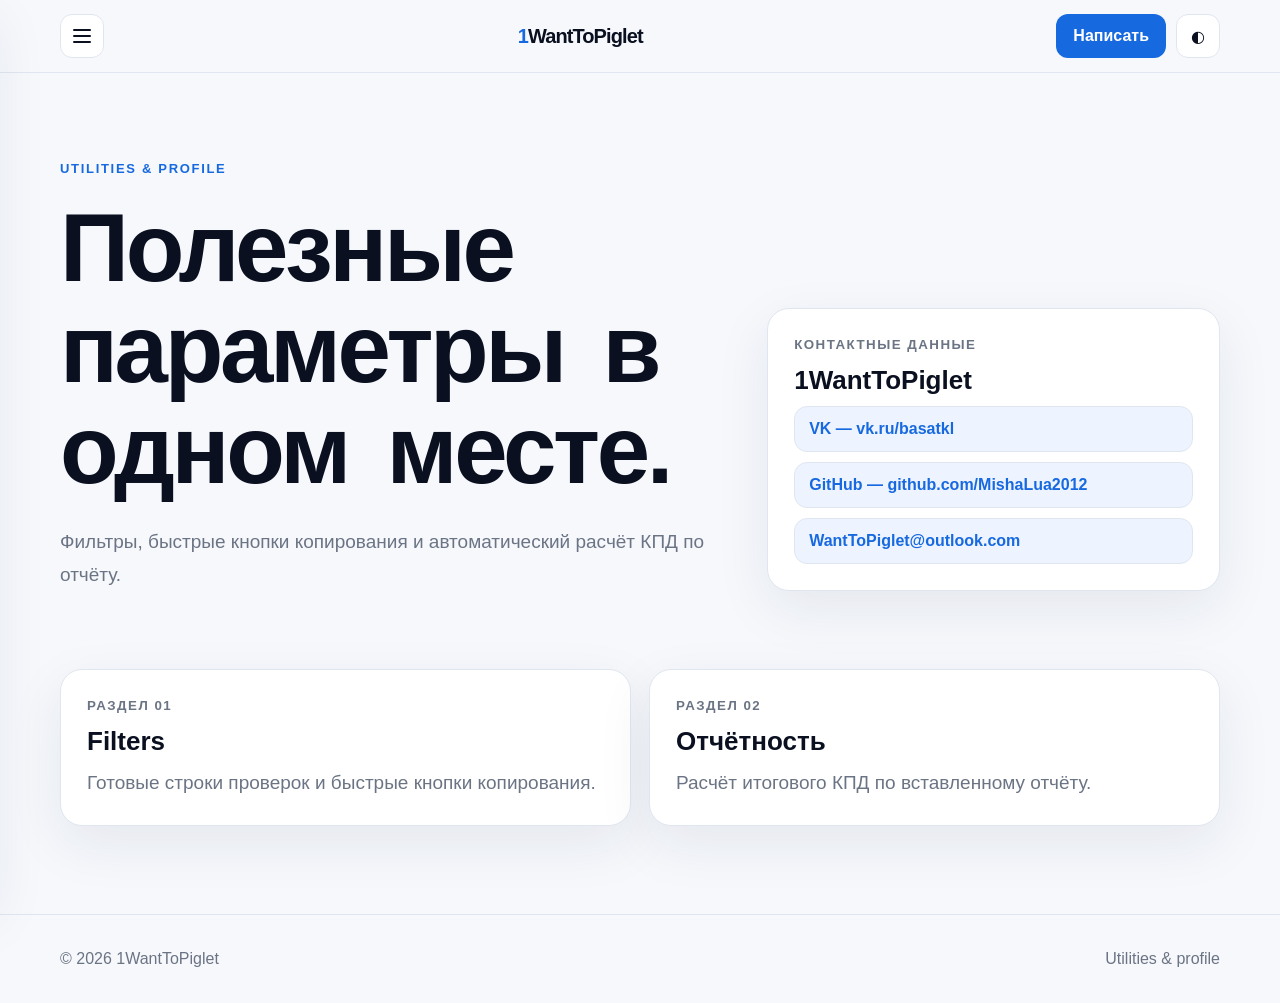
==== commit bf299204: "Update website pages" ====
--- a/index.html
+++ b/index.html
@@ -1,106 +1 @@
-<!doctype html>
-<html lang="ru">
-<head>
-<meta charset="utf-8">
-<meta name="viewport" content="width=device-width,initial-scale=1">
-<title>1WantToPiglet — Utilities</title>
-<style>
-:root{--bg:#f6f8fc;--panel:#fff;--text:#0a1020;--muted:#6b7484;--line:#e0e6ef;--blue:#1769e0;--blue2:#0f57bf;--soft:#eef4ff;--shadow:0 18px 55px rgba(24,39,69,.08);--head:rgba(246,248,252,.86)}
-[data-theme=dark]{--bg:#090d14;--panel:#111722;--text:#f5f7fb;--muted:#9ba7b9;--line:#263044;--blue:#4388f7;--blue2:#67a0fa;--soft:#17243a;--shadow:0 18px 55px rgba(0,0,0,.3);--head:rgba(9,13,20,.86)}
-*{box-sizing:border-box}html{scroll-behavior:smooth}body{margin:0;background:var(--bg);color:var(--text);font-family:Inter,Roboto,-apple-system,BlinkMacSystemFont,"SF Pro Display","Segoe UI",sans-serif;transition:.25s}button,input,textarea{font:inherit}a{color:inherit;text-decoration:none}.container{width:min(1160px,calc(100% - 30px));margin:auto}
-header{position:sticky;top:0;z-index:30;background:var(--head);border-bottom:1px solid var(--line);backdrop-filter:blur(18px)}.nav{min-height:72px;display:flex;justify-content:space-between;align-items:center;gap:16px}.brand{font-size:20px;font-weight:900;letter-spacing:-.045em}.brand b{color:var(--blue)}.actions{display:flex;gap:10px}.mail,.theme,.menu-btn{height:44px;border-radius:12px;display:inline-flex;align-items:center;justify-content:center}.mail{padding:0 17px;background:var(--blue);color:white;font-weight:800}.theme,.menu-btn{width:44px;border:1px solid var(--line);background:var(--panel);color:var(--text);cursor:pointer}.menu-btn{flex-direction:column;gap:4px}.menu-btn span,.menu-btn:before,.menu-btn:after{content:"";display:block;width:18px;height:2px;border-radius:9px;background:currentColor}
-.drawer{position:fixed;inset:0 auto 0 0;width:min(320px,86vw);background:var(--panel);border-right:1px solid var(--line);z-index:50;transform:translateX(-102%);transition:.25s;box-shadow:var(--shadow);padding:24px}.drawer.open{transform:none}.drawer-top{display:flex;justify-content:space-between;align-items:center;margin-bottom:28px}.drawer nav{display:grid;gap:10px}.nav-item{width:100%;padding:14px 16px;border:1px solid var(--line);border-radius:14px;background:transparent;color:var(--text);font-weight:800;text-align:left;cursor:pointer}.nav-item.active{background:var(--blue);color:#fff;border-color:var(--blue)}.overlay{position:fixed;inset:0;background:rgba(0,0,0,.36);z-index:40;opacity:0;pointer-events:none;transition:.25s}.overlay.show{opacity:1;pointer-events:auto}
-.hero{padding:88px 0 46px}.hero-grid{display:grid;grid-template-columns:1.2fr .8fr;gap:28px;align-items:end}.kicker{color:var(--blue);font-size:13px;font-weight:900;letter-spacing:.13em;text-transform:uppercase}h1{margin:22px 0 26px;font-size:clamp(52px,8vw,96px);line-height:1.05;letter-spacing:-.035em;word-spacing:.16em}.lead{max-width:720px;margin:0;color:var(--muted);font-size:19px;line-height:1.7}.profile{padding:24px;border:1px solid var(--line);border-radius:24px;background:var(--panel);box-shadow:var(--shadow)}.profile small{color:var(--muted);font-weight:800;text-transform:uppercase;letter-spacing:.11em}.profile strong{display:block;margin:12px 0 4px;font-size:25px}.profile a{color:var(--blue);font-weight:750}
-.toolbar{display:flex;gap:12px;padding:26px 0}.search{width:100%;height:52px;padding:0 18px;border:1px solid var(--line);border-radius:14px;background:var(--panel);color:var(--text);outline:none}.cards{display:grid;gap:18px;padding-bottom:88px}.two-col{display:grid;grid-template-columns:1fr 1fr;gap:18px}.card{overflow:hidden;border:1px solid var(--line);border-radius:22px;background:var(--panel);box-shadow:var(--shadow)}.card-head{display:flex;align-items:center;justify-content:space-between;gap:18px;padding:22px 24px;border-bottom:1px solid var(--line)}.card-head>div{display:flex;align-items:center;gap:14px}.num{display:grid;place-items:center;width:38px;height:38px;border-radius:11px;background:var(--soft);color:var(--blue);font-weight:900}h2{margin:0;font-size:20px;letter-spacing:-.025em}.copy,.calc-btn{height:42px;padding:0 16px;border:0;border-radius:11px;background:var(--blue);color:white;font-weight:800;cursor:pointer}pre{margin:0;padding:22px 24px;max-height:370px;overflow:auto;white-space:pre-wrap;overflow-wrap:anywhere;font:13px/1.7 "SFMono-Regular",Consolas,monospace}
-.mini-list{display:grid;gap:10px;padding:18px}.mini-row{display:grid;grid-template-columns:1fr 42px;gap:10px;align-items:center;padding:12px;border:1px solid var(--line);border-radius:13px;background:var(--soft)}.mini-row code{font:12.5px/1.55 "SFMono-Regular",Consolas,monospace;overflow-wrap:anywhere}.mini-copy{width:42px;height:38px;border:0;border-radius:10px;background:var(--blue);color:#fff;cursor:pointer;font-size:17px}
-.view{display:none}.view.active{display:block}.report-wrap{padding-bottom:88px}.report-grid{display:grid;grid-template-columns:1fr .8fr;gap:18px}.report-card{padding:24px;border:1px solid var(--line);border-radius:22px;background:var(--panel);box-shadow:var(--shadow)}.report-card h2{font-size:28px;margin-bottom:10px}.report-card p{color:var(--muted);line-height:1.65}textarea{width:100%;min-height:420px;resize:vertical;padding:18px;border:1px solid var(--line);border-radius:16px;background:var(--bg);color:var(--text);font:14px/1.7 "SFMono-Regular",Consolas,monospace;outline:none}.calc-btn{height:50px;margin-top:14px;width:100%}.result{margin-top:14px;padding:18px;border-radius:16px;background:var(--soft);font-size:20px;font-weight:900}.weights{display:grid;grid-template-columns:1fr auto;gap:9px 16px;margin-top:18px;font-size:14px}.weights span:nth-child(even){font-weight:900;color:var(--blue)}.hidden{display:none}
-footer{border-top:1px solid var(--line);color:var(--muted)}.foot{min-height:88px;display:flex;justify-content:space-between;align-items:center;gap:18px}.toast{position:fixed;right:20px;bottom:20px;padding:13px 16px;border-radius:12px;background:var(--text);color:var(--bg);font-weight:800;opacity:0;transform:translateY(10px);transition:.2s;pointer-events:none;z-index:70}.toast.show{opacity:1;transform:none}
-@media(max-width:820px){.hero-grid,.report-grid,.two-col{grid-template-columns:1fr}}@media(max-width:600px){.mail{display:none}h1{font-size:54px;word-spacing:.1em}.foot{flex-direction:column;align-items:flex-start;justify-content:center}}
-</style>
-<script>(()=>{const s=localStorage.getItem("theme"),d=matchMedia("(prefers-color-scheme:dark)").matches;document.documentElement.dataset.theme=s||(d?"dark":"light")})()</script>
-</head>
-<body>
-<header><div class="container nav"><button class="menu-btn" id="menuBtn" aria-label="Меню"><span></span></button><a class="brand" href="#"><b>1</b>WantToPiglet</a><div class="actions"><a class="mail" href="https://vk.ru/basatkl" target="_blank" rel="noopener">Написать</a><button class="theme" id="theme">◐</button></div></div></header>
-<div class="drawer" id="drawer"><div class="drawer-top"><strong>Разделы</strong><button class="theme" id="closeDrawer">×</button></div><nav><button class="nav-item active" data-view="filtersView">Фильтры</button><button class="nav-item" data-view="reportView">Отчётность</button></nav></div><div class="overlay" id="overlay"></div>
-
-<main>
-<section class="hero"><div class="container hero-grid"><div><div class="kicker">Utilities & profile</div><h1>Полезные параметры в одном месте.</h1><p class="lead">Фильтры, быстрые кнопки копирования и автоматический расчёт КПД по отчёту.</p></div><aside class="profile"><small>Автор и контакты</small><strong>1WantToPiglet</strong><a href="https://vk.ru/basatkl" target="_blank" rel="noopener">vk.ru/basatkl</a></aside></div></section>
-
-<section class="view active" id="filtersView"><div class="container"><div class="toolbar"><input class="search" id="search" type="search" placeholder="Найти проверку..."></div><div class="cards">
-
-<article class="card searchable" data-search="проверка на наличие hb / gh size:1822841|size:1880869|size:895578|size:77252|size:1901564|size:62782|size:32141|size:45626|size:137550|size:145819|size:43265|size:18527|size:52876|size:31607|size:19950|size:411711|size:25729|size:25574|size:102733|size:170201|size:98811|size:80751|size:7234|size:8489|size:519570|size:4261630|size:30279|size:102128|size:168512|size:65486|size:244108|size:51079|size:4779194|size:4610404|size:2401727|size:1569093|size:1067233|size:799883|size:781074|size:307444|size:146403|size:114974|size:62731|size:45468|size:20284|size:19809|size:3716267|size:1091434|size:925493|size:92843|size:100523|size:68580|size:54088|size:39094|size:37927|size:31889|size:27152|size:12140|size:9699|size:9372|size:7891|size:4433|size:5553|size:36559|size:257482|size:9327|size:9119|size:983485|size:64662|size:61791|size:44212|size:41046|size:34400|size:55432|size:192156|size:33442|size:22370|size:46522|size:5266|size:677999|size:31600|size:409934|size:20639|size:20883|size:20850|size:8681|size:103761|size:2371|size:17339|size:47159|size:519731|size:20578|size:878781|size:350629|size:52426|size:65316|size:6778|size:35971|size:112386|size:147329|size:274865|size:34669|size:95530|size:120640|size:169718|size:7218|size:10605|size:29567|size:39017|size:88896|size:39321|size:143006|size:156722|size:143597|size:1165063|size:18180|size:18587|size:138417|size:68794|size:183634|size:48242|size:21161|size:21664|size:31549|size:300286|size:65765|size:51212|size:59381|size:147873|size:26179274|size:3541075|size:5630483|size:4642998|size:202720|size:21234|size:26691896|size:1471429|size:7059952|size:263070|size:597406|size:532826|size:3684385|size:640838|size:22258750|size:40142|size:98811|size:3642292|size:3541138|size:25704986|size:38149|size:67491|size:334588|size:343169|size:636621|size:102297|size:20583|size:10283|size:26247|size:156779|size:166677|size:267746|size:16541|size:69757|size:6515|size:22036|size:22861|size:410358|size:1181556|size:18527|size:27546|size:28084|size:29304|size:30279|size:19266|size:153937|size:10958|size:1077149|size:183651|size:539151|size:50828|size:12849589|size:3425801|size:2762117|size:13421|size:408460|size:2706423|size:10341|size:23644|size:10899|size:14079|size:13198|size:10040473|size:11122997|size:43616|size:40852|size:41478|size:1883641|size:904479|size:71800|size:409882|size:409934|size:410358|size:6689538|size:4872|size:9908|size:2695432|size:3113569|size:1312804|size:5633|size:2951|size:8377|size:96987|size:26597|size:2820004|size:1199558|size:6673888|size:11554|size:15539388|size:41479|size:4848952|size:2731126|size:3884125|size:3884125|size:2747806|size:28674|size:549882|size:8399|size:100799|size:6165|size:331348|size:976207|size:1053919|size:1093553|size:561414|size:725218|size:9834|size:969043|size:96869|size:19421|size:1433832|size:36936|size:33154|size:88896|size:10074|size:636621|size:487544|size:30514|size:56798|size:37038|size:27809|size:257482|size:95121|size:10724|size:11020|size:10711|size:7037|size:11054299|size:6377588|size:152013|size:126235|size:52426|size:7007|size:5066|size:5094|size:244108|size:300286|size:62731|size:146403|size:307444|size:19809|size:102297|size:274865|size:17339|size:45468|size:925493|size:124102|size:519731|size:4610404|size:4779194|size:799883|size:20639|size:7059952|size:59381|size:68580|size:20284|size:42058|size:19950|size:20850|size:51079|size:54088|size:878781|size:137550|size:145819|size:983485|size:5630483|size:9327|size:9119|size:10283|size:98811|size:35993|size:895578|size:25969|size:556494|size:1091434|size:597406|size:986825|size:987636|size:25729|size:25574|size:102243|size:102128|size:102733|size:104687|size:4261630|size:1901564|size:190014|size:103761|size:350629|size:1444714|size:36672|size:153937|size:4433|size:12140|size:7234|size:80751|size:31607|size:20883|size:334588|size:39094|size:39017|size:8489|size:6753|size:25110|size:52876|size:47159|size:411711|size:46522|size:39321|size:677999|size:192156|size:21234|size:3716267|size:7891|size:143600|size:156779|size:166677|size:267746|size:94601|size:65486|size:183634|size:22036|size:31600|size:147329|size:44212|size:27152|size:37927|size:61791|size:62782|size:16541|size:31889|size:1569093|size:69757|size:66068|size:151762|size:40142|size:43265|size:5266|size:6515|size:19514|size:22861|size:1181556|size:9372|size:18180|size:18527|size:22370|size:22944|size:27546|size:28084|size:29304|size:33442|size:34669|size:30279|size:31549|size:51212|size:25704986|size:25858901|size:25930112|size:26179274|size:3541075|size:4642998|size:34400|size:41046|size:55432|size:1067233|size:2401727|size:781074|size:32141|size:45626|size:77252|size:2371|size:100523|size:1165063|size:9699|size:10626|size:168512|size:170201|size:169718|size:1822841|size:1880869|size:35971|size:519570|size:112386|size:114974|size:36559|size:38105558|size:8681|size:7803|size:105623|size:101297|size:66659|size:72334|size:977754|size:969523|size:20258|size:14416|size:15054|size:18561|size:106351|size:409616|size:41873|size:4650|size:14658|size:6694|size:13220|size:16741|size:40758|size:4447|size:31223067|size:38729700|size:37958312|size:11985713|size:4019|size:13140|size:7588414|size:12599|size:14478|size:343169|size:466866|size:5676|size:15158|size:990635|size:349439|size:77476|size:17811|size:13560|size:13583|size:96405|size:6770|size:28904|size:53610|size:1024263|size:1657044|size:327636|size:56459|size:11554|size:263070|size:87598|size:191274|size:6363|size:3357|size:379967|size:17357|size:12376|size:990635|size:8206349|size:41215955|size:41244619|size:41215501|size:41285921|size:41280575|size:45078792|size:45107091|size:45071715|size:31129345|size:25800561|size:2460142|size:6243481|size:120236587|size:7602202|size:1608111|size:68415771|size:119591|size:5094126 *.jar">
-  <div class="card-head">
-    <div><span class="num">01</span><h2>Проверка на наличие HB / GH</h2></div>
-    <button class="copy" data-copy="size:1822841|size:1880869|size:895578|size:77252|size:1901564|size:62782|size:32141|size:45626|size:137550|size:145819|size:43265|size:18527|size:52876|size:31607|size:19950|size:411711|size:25729|size:25574|size:102733|size:170201|size:98811|size:80751|size:7234|size:8489|size:519570|size:4261630|size:30279|size:102128|size:168512|size:65486|size:244108|size:51079|size:4779194|size:4610404|size:2401727|size:1569093|size:1067233|size:799883|size:781074|size:307444|size:146403|size:114974|size:62731|size:45468|size:20284|size:19809|size:3716267|size:1091434|size:925493|size:92843|size:100523|size:68580|size:54088|size:39094|size:37927|size:31889|size:27152|size:12140|size:9699|size:9372|size:7891|size:4433|size:5553|size:36559|size:257482|size:9327|size:9119|size:983485|size:64662|size:61791|size:44212|size:41046|size:34400|size:55432|size:192156|size:33442|size:22370|size:46522|size:5266|size:677999|size:31600|size:409934|size:20639|size:20883|size:20850|size:8681|size:103761|size:2371|size:17339|size:47159|size:519731|size:20578|size:878781|size:350629|size:52426|size:65316|size:6778|size:35971|size:112386|size:147329|size:274865|size:34669|size:95530|size:120640|size:169718|size:7218|size:10605|size:29567|size:39017|size:88896|size:39321|size:143006|size:156722|size:143597|size:1165063|size:18180|size:18587|size:138417|size:68794|size:183634|size:48242|size:21161|size:21664|size:31549|size:300286|size:65765|size:51212|size:59381|size:147873|size:26179274|size:3541075|size:5630483|size:4642998|size:202720|size:21234|size:26691896|size:1471429|size:7059952|size:263070|size:597406|size:532826|size:3684385|size:640838|size:22258750|size:40142|size:98811|size:3642292|size:3541138|size:25704986|size:38149|size:67491|size:334588|size:343169|size:636621|size:102297|size:20583|size:10283|size:26247|size:156779|size:166677|size:267746|size:16541|size:69757|size:6515|size:22036|size:22861|size:410358|size:1181556|size:18527|size:27546|size:28084|size:29304|size:30279|size:19266|size:153937|size:10958|size:1077149|size:183651|size:539151|size:50828|size:12849589|size:3425801|size:2762117|size:13421|size:408460|size:2706423|size:10341|size:23644|size:10899|size:14079|size:13198|size:10040473|size:11122997|size:43616|size:40852|size:41478|size:1883641|size:904479|size:71800|size:409882|size:409934|size:410358|size:6689538|size:4872|size:9908|size:2695432|size:3113569|size:1312804|size:5633|size:2951|size:8377|size:96987|size:26597|size:2820004|size:1199558|size:6673888|size:11554|size:15539388|size:41479|size:4848952|size:2731126|size:3884125|size:3884125|size:2747806|size:28674|size:549882|size:8399|size:100799|size:6165|size:331348|size:976207|size:1053919|size:1093553|size:561414|size:725218|size:9834|size:969043|size:96869|size:19421|size:1433832|size:36936|size:33154|size:88896|size:10074|size:636621|size:487544|size:30514|size:56798|size:37038|size:27809|size:257482|size:95121|size:10724|size:11020|size:10711|size:7037|size:11054299|size:6377588|size:152013|size:126235|size:52426|size:7007|size:5066|size:5094|size:244108|size:300286|size:62731|size:146403|size:307444|size:19809|size:102297|size:274865|size:17339|size:45468|size:925493|size:124102|size:519731|size:4610404|size:4779194|size:799883|size:20639|size:7059952|size:59381|size:68580|size:20284|size:42058|size:19950|size:20850|size:51079|size:54088|size:878781|size:137550|size:145819|size:983485|size:5630483|size:9327|size:9119|size:10283|size:98811|size:35993|size:895578|size:25969|size:556494|size:1091434|size:597406|size:986825|size:987636|size:25729|size:25574|size:102243|size:102128|size:102733|size:104687|size:4261630|size:1901564|size:190014|size:103761|size:350629|size:1444714|size:36672|size:153937|size:4433|size:12140|size:7234|size:80751|size:31607|size:20883|size:334588|size:39094|size:39017|size:8489|size:6753|size:25110|size:52876|size:47159|size:411711|size:46522|size:39321|size:677999|size:192156|size:21234|size:3716267|size:7891|size:143600|size:156779|size:166677|size:267746|size:94601|size:65486|size:183634|size:22036|size:31600|size:147329|size:44212|size:27152|size:37927|size:61791|size:62782|size:16541|size:31889|size:1569093|size:69757|size:66068|size:151762|size:40142|size:43265|size:5266|size:6515|size:19514|size:22861|size:1181556|size:9372|size:18180|size:18527|size:22370|size:22944|size:27546|size:28084|size:29304|size:33442|size:34669|size:30279|size:31549|size:51212|size:25704986|size:25858901|size:25930112|size:26179274|size:3541075|size:4642998|size:34400|size:41046|size:55432|size:1067233|size:2401727|size:781074|size:32141|size:45626|size:77252|size:2371|size:100523|size:1165063|size:9699|size:10626|size:168512|size:170201|size:169718|size:1822841|size:1880869|size:35971|size:519570|size:112386|size:114974|size:36559|size:38105558|size:8681|size:7803|size:105623|size:101297|size:66659|size:72334|size:977754|size:969523|size:20258|size:14416|size:15054|size:18561|size:106351|size:409616|size:41873|size:4650|size:14658|size:6694|size:13220|size:16741|size:40758|size:4447|size:31223067|size:38729700|size:37958312|size:11985713|size:4019|size:13140|size:7588414|size:12599|size:14478|size:343169|size:466866|size:5676|size:15158|size:990635|size:349439|size:77476|size:17811|size:13560|size:13583|size:96405|size:6770|size:28904|size:53610|size:1024263|size:1657044|size:327636|size:56459|size:11554|size:263070|size:87598|size:191274|size:6363|size:3357|size:379967|size:17357|size:12376|size:990635|size:8206349|size:41215955|size:41244619|size:41215501|size:41285921|size:41280575|size:45078792|size:45107091|size:45071715|size:31129345|size:25800561|size:2460142|size:6243481|size:120236587|size:7602202|size:1608111|size:68415771|size:119591|size:5094126 *.jar">Копировать</button>
-  </div>
-  <pre><code>size:1822841|size:1880869|size:895578|size:77252|size:1901564|size:62782|size:32141|size:45626|size:137550|size:145819|size:43265|size:18527|size:52876|size:31607|size:19950|size:411711|size:25729|size:25574|size:102733|size:170201|size:98811|size:80751|size:7234|size:8489|size:519570|size:4261630|size:30279|size:102128|size:168512|size:65486|size:244108|size:51079|size:4779194|size:4610404|size:2401727|size:1569093|size:1067233|size:799883|size:781074|size:307444|size:146403|size:114974|size:62731|size:45468|size:20284|size:19809|size:3716267|size:1091434|size:925493|size:92843|size:100523|size:68580|size:54088|size:39094|size:37927|size:31889|size:27152|size:12140|size:9699|size:9372|size:7891|size:4433|size:5553|size:36559|size:257482|size:9327|size:9119|size:983485|size:64662|size:61791|size:44212|size:41046|size:34400|size:55432|size:192156|size:33442|size:22370|size:46522|size:5266|size:677999|size:31600|size:409934|size:20639|size:20883|size:20850|size:8681|size:103761|size:2371|size:17339|size:47159|size:519731|size:20578|size:878781|size:350629|size:52426|size:65316|size:6778|size:35971|size:112386|size:147329|size:274865|size:34669|size:95530|size:120640|size:169718|size:7218|size:10605|size:29567|size:39017|size:88896|size:39321|size:143006|size:156722|size:143597|size:1165063|size:18180|size:18587|size:138417|size:68794|size:183634|size:48242|size:21161|size:21664|size:31549|size:300286|size:65765|size:51212|size:59381|size:147873|size:26179274|size:3541075|size:5630483|size:4642998|size:202720|size:21234|size:26691896|size:1471429|size:7059952|size:263070|size:597406|size:532826|size:3684385|size:640838|size:22258750|size:40142|size:98811|size:3642292|size:3541138|size:25704986|size:38149|size:67491|size:334588|size:343169|size:636621|size:102297|size:20583|size:10283|size:26247|size:156779|size:166677|size:267746|size:16541|size:69757|size:6515|size:22036|size:22861|size:410358|size:1181556|size:18527|size:27546|size:28084|size:29304|size:30279|size:19266|size:153937|size:10958|size:1077149|size:183651|size:539151|size:50828|size:12849589|size:3425801|size:2762117|size:13421|size:408460|size:2706423|size:10341|size:23644|size:10899|size:14079|size:13198|size:10040473|size:11122997|size:43616|size:40852|size:41478|size:1883641|size:904479|size:71800|size:409882|size:409934|size:410358|size:6689538|size:4872|size:9908|size:2695432|size:3113569|size:1312804|size:5633|size:2951|size:8377|size:96987|size:26597|size:2820004|size:1199558|size:6673888|size:11554|size:15539388|size:41479|size:4848952|size:2731126|size:3884125|size:3884125|size:2747806|size:28674|size:549882|size:8399|size:100799|size:6165|size:331348|size:976207|size:1053919|size:1093553|size:561414|size:725218|size:9834|size:969043|size:96869|size:19421|size:1433832|size:36936|size:33154|size:88896|size:10074|size:636621|size:487544|size:30514|size:56798|size:37038|size:27809|size:257482|size:95121|size:10724|size:11020|size:10711|size:7037|size:11054299|size:6377588|size:152013|size:126235|size:52426|size:7007|size:5066|size:5094|size:244108|size:300286|size:62731|size:146403|size:307444|size:19809|size:102297|size:274865|size:17339|size:45468|size:925493|size:124102|size:519731|size:4610404|size:4779194|size:799883|size:20639|size:7059952|size:59381|size:68580|size:20284|size:42058|size:19950|size:20850|size:51079|size:54088|size:878781|size:137550|size:145819|size:983485|size:5630483|size:9327|size:9119|size:10283|size:98811|size:35993|size:895578|size:25969|size:556494|size:1091434|size:597406|size:986825|size:987636|size:25729|size:25574|size:102243|size:102128|size:102733|size:104687|size:4261630|size:1901564|size:190014|size:103761|size:350629|size:1444714|size:36672|size:153937|size:4433|size:12140|size:7234|size:80751|size:31607|size:20883|size:334588|size:39094|size:39017|size:8489|size:6753|size:25110|size:52876|size:47159|size:411711|size:46522|size:39321|size:677999|size:192156|size:21234|size:3716267|size:7891|size:143600|size:156779|size:166677|size:267746|size:94601|size:65486|size:183634|size:22036|size:31600|size:147329|size:44212|size:27152|size:37927|size:61791|size:62782|size:16541|size:31889|size:1569093|size:69757|size:66068|size:151762|size:40142|size:43265|size:5266|size:6515|size:19514|size:22861|size:1181556|size:9372|size:18180|size:18527|size:22370|size:22944|size:27546|size:28084|size:29304|size:33442|size:34669|size:30279|size:31549|size:51212|size:25704986|size:25858901|size:25930112|size:26179274|size:3541075|size:4642998|size:34400|size:41046|size:55432|size:1067233|size:2401727|size:781074|size:32141|size:45626|size:77252|size:2371|size:100523|size:1165063|size:9699|size:10626|size:168512|size:170201|size:169718|size:1822841|size:1880869|size:35971|size:519570|size:112386|size:114974|size:36559|size:38105558|size:8681|size:7803|size:105623|size:101297|size:66659|size:72334|size:977754|size:969523|size:20258|size:14416|size:15054|size:18561|size:106351|size:409616|size:41873|size:4650|size:14658|size:6694|size:13220|size:16741|size:40758|size:4447|size:31223067|size:38729700|size:37958312|size:11985713|size:4019|size:13140|size:7588414|size:12599|size:14478|size:343169|size:466866|size:5676|size:15158|size:990635|size:349439|size:77476|size:17811|size:13560|size:13583|size:96405|size:6770|size:28904|size:53610|size:1024263|size:1657044|size:327636|size:56459|size:11554|size:263070|size:87598|size:191274|size:6363|size:3357|size:379967|size:17357|size:12376|size:990635|size:8206349|size:41215955|size:41244619|size:41215501|size:41285921|size:41280575|size:45078792|size:45107091|size:45071715|size:31129345|size:25800561|size:2460142|size:6243481|size:120236587|size:7602202|size:1608111|size:68415771|size:119591|size:5094126 *.jar</code></pre>
-</article>
-
-<article class="card searchable" data-search="проверка latest.log .tlauncher\ .log content:funtime (content:releondlc | content:accurateblockplacement | content:xray | content:autofish | content:chunkanimator | content:mobhealthbar | content:journeymap | content:xaeroworldmap | content:xaerominimap | content:topkaxaerosminimap | content:truesight | content:freecam | content:diamondgen | content:donutauctions | content:friendhighlighter | content:chesttracker | content:invisibilityreveal | content:playerhighlighter | content:playerspotlight | content:reap | content:tweakeroo | content:autoharvest | content:flashback | content:worlddownloader | content:cmdcam | content:replaymod | content:isometric-renders | content:litematica | content:block-entity-tooltip | content:xaerobetterpvp | content:worldedit | content:removeblindness | content:luminar | content:simplevisuals | content:auchelper | content:inventory_control_tweaks | content:autoleave | content:foodslot_vv | content:foodslot | content:quickstack | content:autotools | content:movement-in-gui | content:invmove | content:fireworkhelper | content:inventoryprofilesnext | content:rockstar | content:catlean | content:insecure | content:ddnt | content:nightdlc | content:cleancut | content:autoattack | content:effortlessbuilding | content:meteor-client)">
-  <div class="card-head">
-    <div><span class="num">02</span><h2>Проверка latest.log</h2></div>
-    <button class="copy" data-copy=".tlauncher\ .log content:funtime (content:releondlc | content:accurateblockplacement | content:xray | content:autofish | content:chunkanimator | content:mobhealthbar | content:journeymap | content:xaeroworldmap | content:xaerominimap | content:TopkaXaerosMinimap | content:truesight | content:freecam | content:diamondgen | content:donutauctions | content:friendhighlighter | content:chesttracker | content:invisibilityreveal | content:playerhighlighter | content:playerspotlight | content:reap | content:tweakeroo | content:autoharvest | content:flashback | content:worlddownloader | content:cmdcam | content:replaymod | content:isometric-renders | content:litematica | content:block-entity-tooltip | content:xaerobetterpvp | content:worldedit | content:removeblindness | content:luminar | content:simplevisuals | content:auchelper | content:inventory_control_tweaks | content:autoleave | content:foodslot_vv | content:foodslot | content:quickstack | content:autotools | content:movement-in-gui | content:invmove | content:fireworkhelper | content:inventoryprofilesnext | content:rockstar | content:catlean | content:insecure | content:ddnt | content:nightdlc | content:cleancut | content:autoattack | content:effortlessbuilding | content:meteor-client)">Копировать</button>
-  </div>
-  <pre><code>.tlauncher\ .log content:funtime (content:releondlc | content:accurateblockplacement | content:xray | content:autofish | content:chunkanimator | content:mobhealthbar | content:journeymap | content:xaeroworldmap | content:xaerominimap | content:TopkaXaerosMinimap | content:truesight | content:freecam | content:diamondgen | content:donutauctions | content:friendhighlighter | content:chesttracker | content:invisibilityreveal | content:playerhighlighter | content:playerspotlight | content:reap | content:tweakeroo | content:autoharvest | content:flashback | content:worlddownloader | content:cmdcam | content:replaymod | content:isometric-renders | content:litematica | content:block-entity-tooltip | content:xaerobetterpvp | content:worldedit | content:removeblindness | content:luminar | content:simplevisuals | content:auchelper | content:inventory_control_tweaks | content:autoleave | content:foodslot_vv | content:foodslot | content:quickstack | content:autotools | content:movement-in-gui | content:invmove | content:fireworkhelper | content:inventoryprofilesnext | content:rockstar | content:catlean | content:insecure | content:ddnt | content:nightdlc | content:cleancut | content:autoattack | content:effortlessbuilding | content:meteor-client)</code></pre>
-</article>
-
-<article class="card searchable" data-search="проверка возможных обходов ext:jar;exe;ps1 &lt;size:==10468899|size:==10503064|size:==11264|size:==11825134|size:==12085206|size:==12167126|size:==12179017|size:==12419226|size:==12422626|size:==12504546|size:==12874564|size:==12874908|size:==12877053|size:==12956484|size:==12956828|size:==12958973|size:==147456|size:==151552|size:==196176968|size:==2109440|size:==218213|size:==23227837|size:==24925542|size:==25007462|size:==28160|size:==2936320|size:==310784|size:==35840|size:==38520304|size:==4457984|size:==480455|size:==5253632|size:==52722370|size:==5517|size:==6157536|size:==87040|size:==96539|size:==99840|size:==2209280|size:==2919936&gt; !c:\windows\\">
-  <div class="card-head">
-    <div><span class="num">03</span><h2>Проверка возможных обходов</h2></div>
-    <button class="copy" data-copy="ext:jar;exe;ps1 &lt;size:==10468899|size:==10503064|size:==11264|size:==11825134|size:==12085206|size:==12167126|size:==12179017|size:==12419226|size:==12422626|size:==12504546|size:==12874564|size:==12874908|size:==12877053|size:==12956484|size:==12956828|size:==12958973|size:==147456|size:==151552|size:==196176968|size:==2109440|size:==218213|size:==23227837|size:==24925542|size:==25007462|size:==28160|size:==2936320|size:==310784|size:==35840|size:==38520304|size:==4457984|size:==480455|size:==5253632|size:==52722370|size:==5517|size:==6157536|size:==87040|size:==96539|size:==99840|size:==2209280|size:==2919936&gt; !C:\Windows\\">Копировать</button>
-  </div>
-  <pre><code>ext:jar;exe;ps1 &lt;size:==10468899|size:==10503064|size:==11264|size:==11825134|size:==12085206|size:==12167126|size:==12179017|size:==12419226|size:==12422626|size:==12504546|size:==12874564|size:==12874908|size:==12877053|size:==12956484|size:==12956828|size:==12958973|size:==147456|size:==151552|size:==196176968|size:==2109440|size:==218213|size:==23227837|size:==24925542|size:==25007462|size:==28160|size:==2936320|size:==310784|size:==35840|size:==38520304|size:==4457984|size:==480455|size:==5253632|size:==52722370|size:==5517|size:==6157536|size:==87040|size:==96539|size:==99840|size:==2209280|size:==2919936&gt; !C:\Windows\\</code></pre>
-</article>
-<div class="two-col">
-<article class="card searchable" data-search="doomsday хранение jar dll zip"><div class="card-head"><div><span class="num">04</span><h2>DoomsDay — хранение</h2></div></div><div class="mini-list"><div class="mini-row"><code>size:30kb..10mb ext:jar utf8content:net/java/f.class</code><button class="mini-copy" data-copy="size:30kb..10mb ext:jar utf8content:net/java/f.class">⧉</button></div><div class="mini-row"><code>size:30kb..10mb ext:dll utf8content:net/java/f.class</code><button class="mini-copy" data-copy="size:30kb..10mb ext:dll utf8content:net/java/f.class">⧉</button></div><div class="mini-row"><code>size:30kb..10mb ext:zip utf8content:net/java/f.class</code><button class="mini-copy" data-copy="size:30kb..10mb ext:zip utf8content:net/java/f.class">⧉</button></div></div></article>
-<article class="card searchable" data-search="injects inject requireadministrator"><div class="card-head"><div><span class="num">05</span><h2>Inject's</h2></div><button class="copy" data-copy="ext:exe size:2000kb-40000kb utf8content:requireAdministrator">Копировать</button></div><pre><code>ext:exe size:2000kb-40000kb utf8content:requireAdministrator</code></pre></article>
-</div>
-
-<article class="card searchable" data-search="прочее — dll ext:dll size:1020928">
-  <div class="card-head">
-    <div><span class="num">06</span><h2>Прочее — DLL</h2></div>
-    <button class="copy" data-copy="ext:dll size:1020928">Копировать</button>
-  </div>
-  <pre><code>ext:dll size:1020928</code></pre>
-</article>
-</div></div></section>
-
-<section class="view" id="reportView"><div class="container report-wrap"><div class="report-grid">
-<div class="report-card"><h2>Расчёт КПД</h2><p>Вставьте отчёт. Дата берётся из строки <b>#отчет ДД.ММ</b>.</p><textarea id="reportInput" placeholder="#отчет 22.12
-42 ban spec
-0 Усл.ЕД
-0 PVE
-13 PVP
-31 freeze
-14 revise
-0 doomsday
-0 inject
-5 clear B
-0 clear A
-9 4.4 WARN
-0 4.4 BAN
-54 4.5
-0 event-spec"></textarea><button class="calc-btn" id="calcBtn">Рассчитать</button><div class="result" id="result">Здесь появится результат.</div></div>
-<div class="report-card"><h2>Коэффициенты</h2><p>Неизвестные строки и event-spec не прибавляют КПД.</p><div class="weights"><span>ban spec</span><span>1.0</span><span>Усл.ЕД</span><span>1.0</span><span>PVE</span><span>0.7</span><span>PVP</span><span>0.9</span><span>freeze</span><span>0.6</span><span>revise</span><span>1.1</span><span>doomsday</span><span>2.0</span><span>inject</span><span>6.0</span><span>clear B</span><span>0.75</span><span>clear A</span><span>1.25</span><span>clear method</span><span>2.4</span><span>4.4 WARN</span><span>0.2</span><span>4.4 BAN</span><span>2.5</span><span>4.5</span><span>0.0</span></div></div>
-</div></div></section>
-</main>
-<footer><div class="container foot"><span>© <span id="year"></span> 1WantToPiglet</span><a href="https://vk.ru/basatkl" target="_blank" rel="noopener">Профиль VK</a></div></footer>
-<div class="toast" id="toast">Скопировано</div>
-<script>
-const root=document.documentElement,toast=document.getElementById("toast");
-const notify=t=>{toast.textContent=t;toast.classList.add("show");clearTimeout(window.tt);window.tt=setTimeout(()=>toast.classList.remove("show"),1500)};
-async function cp(text){try{await navigator.clipboard.writeText(text);return true}catch(e){const a=document.createElement("textarea");a.value=text;a.style.position="fixed";a.style.opacity="0";document.body.appendChild(a);a.select();const ok=document.execCommand("copy");a.remove();return ok}}
-document.querySelectorAll("[data-copy]").forEach(b=>b.onclick=async()=>notify(await cp(b.dataset.copy)?"Скопировано":"Ошибка копирования"));
-document.getElementById("search").oninput=e=>{const q=e.target.value.toLowerCase();document.querySelectorAll(".searchable").forEach(c=>c.classList.toggle("hidden",!c.dataset.search.includes(q)&&!c.innerText.toLowerCase().includes(q)))};
-document.getElementById("theme").onclick=()=>{const n=root.dataset.theme==="dark"?"light":"dark";root.dataset.theme=n;localStorage.setItem("theme",n)};
-const drawer=document.getElementById("drawer"),overlay=document.getElementById("overlay");
-const closeDrawer=()=>{drawer.classList.remove("open");overlay.classList.remove("show")};
-document.getElementById("menuBtn").onclick=()=>{drawer.classList.add("open");overlay.classList.add("show")};
-document.getElementById("closeDrawer").onclick=closeDrawer;overlay.onclick=closeDrawer;
-document.querySelectorAll(".nav-item").forEach(b=>b.onclick=()=>{document.querySelectorAll(".nav-item").forEach(x=>x.classList.remove("active"));b.classList.add("active");document.querySelectorAll(".view").forEach(v=>v.classList.remove("active"));document.getElementById(b.dataset.view).classList.add("active");closeDrawer();window.scrollTo({top:0,behavior:"smooth"})});
-const weights={"banspec":1,"усл.ед":1,"pve":.7,"pvp":.9,"freeze":.6,"revise":1.1,"doomsday":2,"inject":6,"clear beta":.75,"clear alpha":1.25,"clear method":2.4,"warn 4.4":.2,"ban 4.4":2.5,"point45":0};
-function norm(s){s=s.toLowerCase().trim().replace(/ё/g,"е").replace(/\s+/g," ");if(s==="ban spec"||s==="banspec")return"banspec";if(s==="усл ед"||s==="усл.ед")return"усл.ед";if(s==="clear b"||s==="clear beta")return"clear beta";if(s==="clear a"||s==="clear alpha")return"clear alpha";if(s==="4.4 warn"||s==="warn 4.4")return"warn 4.4";if(s==="4.4 ban"||s==="ban 4.4")return"ban 4.4";if(s==="4.5"||s==="point45")return"point45";return s}
-document.getElementById("calcBtn").onclick=()=>{const text=document.getElementById("reportInput").value.trim();const m=text.match(/#отч[её]т\s+(\d{1,2}\.\d{1,2})/i);if(!m){document.getElementById("result").textContent="Не найдена дата в формате #отчет ДД.ММ";return}let total=0;text.split(/\r?\n/).forEach(line=>{const x=line.trim().match(/^(-?\d+(?:[.,]\d+)?)\s+(.+)$/);if(!x)return;const key=norm(x[2]);if(Object.prototype.hasOwnProperty.call(weights,key))total+=parseFloat(x[1].replace(",","."))*weights[key]});const r=Math.round((total+Number.EPSILON)*100)/100;const shown=Number.isInteger(r)?String(r):String(r).replace(".",",");document.getElementById("result").textContent=`КПД за ${m[1]} рассчитан и равен ${shown}`};
-document.getElementById("year").textContent=new Date().getFullYear();
-</script>
-</body></html>
+<!doctype html><html lang="ru"><head><meta charset="utf-8"><meta http-equiv="refresh" content="0; url=home/"><title>1WantToPiglet</title><script>location.replace("home/")</script></head><body><a href="home/">Перейти на главную</a></body></html>
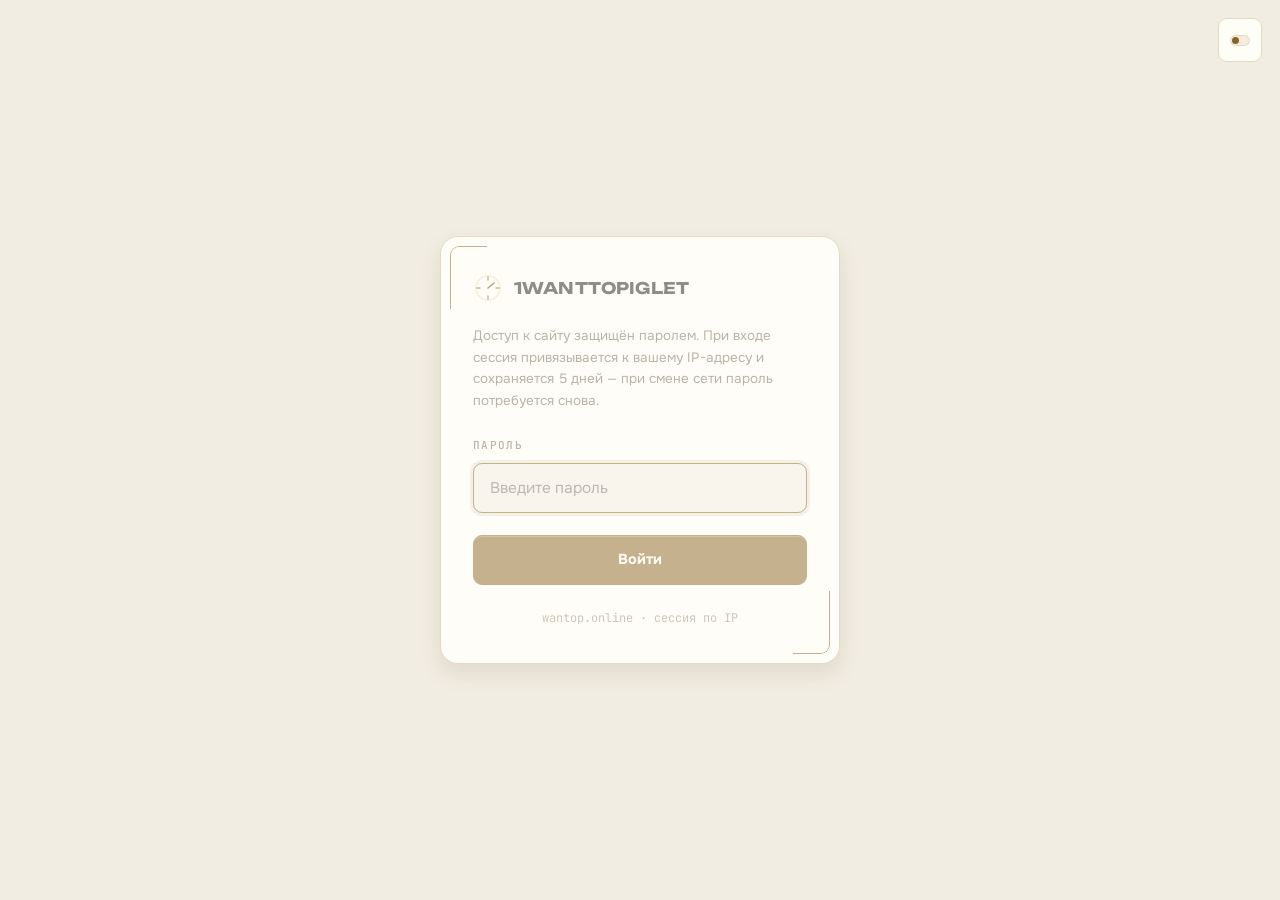
==== commit f2092764: "Редизайн сайта" ====
--- a/index.html
+++ b/index.html
@@ -1 +1,15 @@
-<!doctype html><html lang="ru"><head><meta charset="utf-8"><meta http-equiv="refresh" content="0; url=home/"><title>1WantToPiglet</title><script>location.replace("home/")</script></head><body><a href="home/">Перейти на главную</a></body></html>+<!doctype html>
+<html lang="ru">
+<head>
+<meta charset="utf-8">
+<meta http-equiv="refresh" content="0; url=home/">
+<title>1WantToPiglet</title>
+<style>
+  body{margin:0;min-height:100vh;display:flex;align-items:center;justify-content:center;
+    background:#0b0d10;color:#8d9096;font:14px/1.6 -apple-system,Segoe UI,sans-serif}
+  a{color:#c8a15f}
+</style>
+<script>location.replace("home/")</script>
+</head>
+<body><a href="home/">Перейти на главную</a></body>
+</html>
